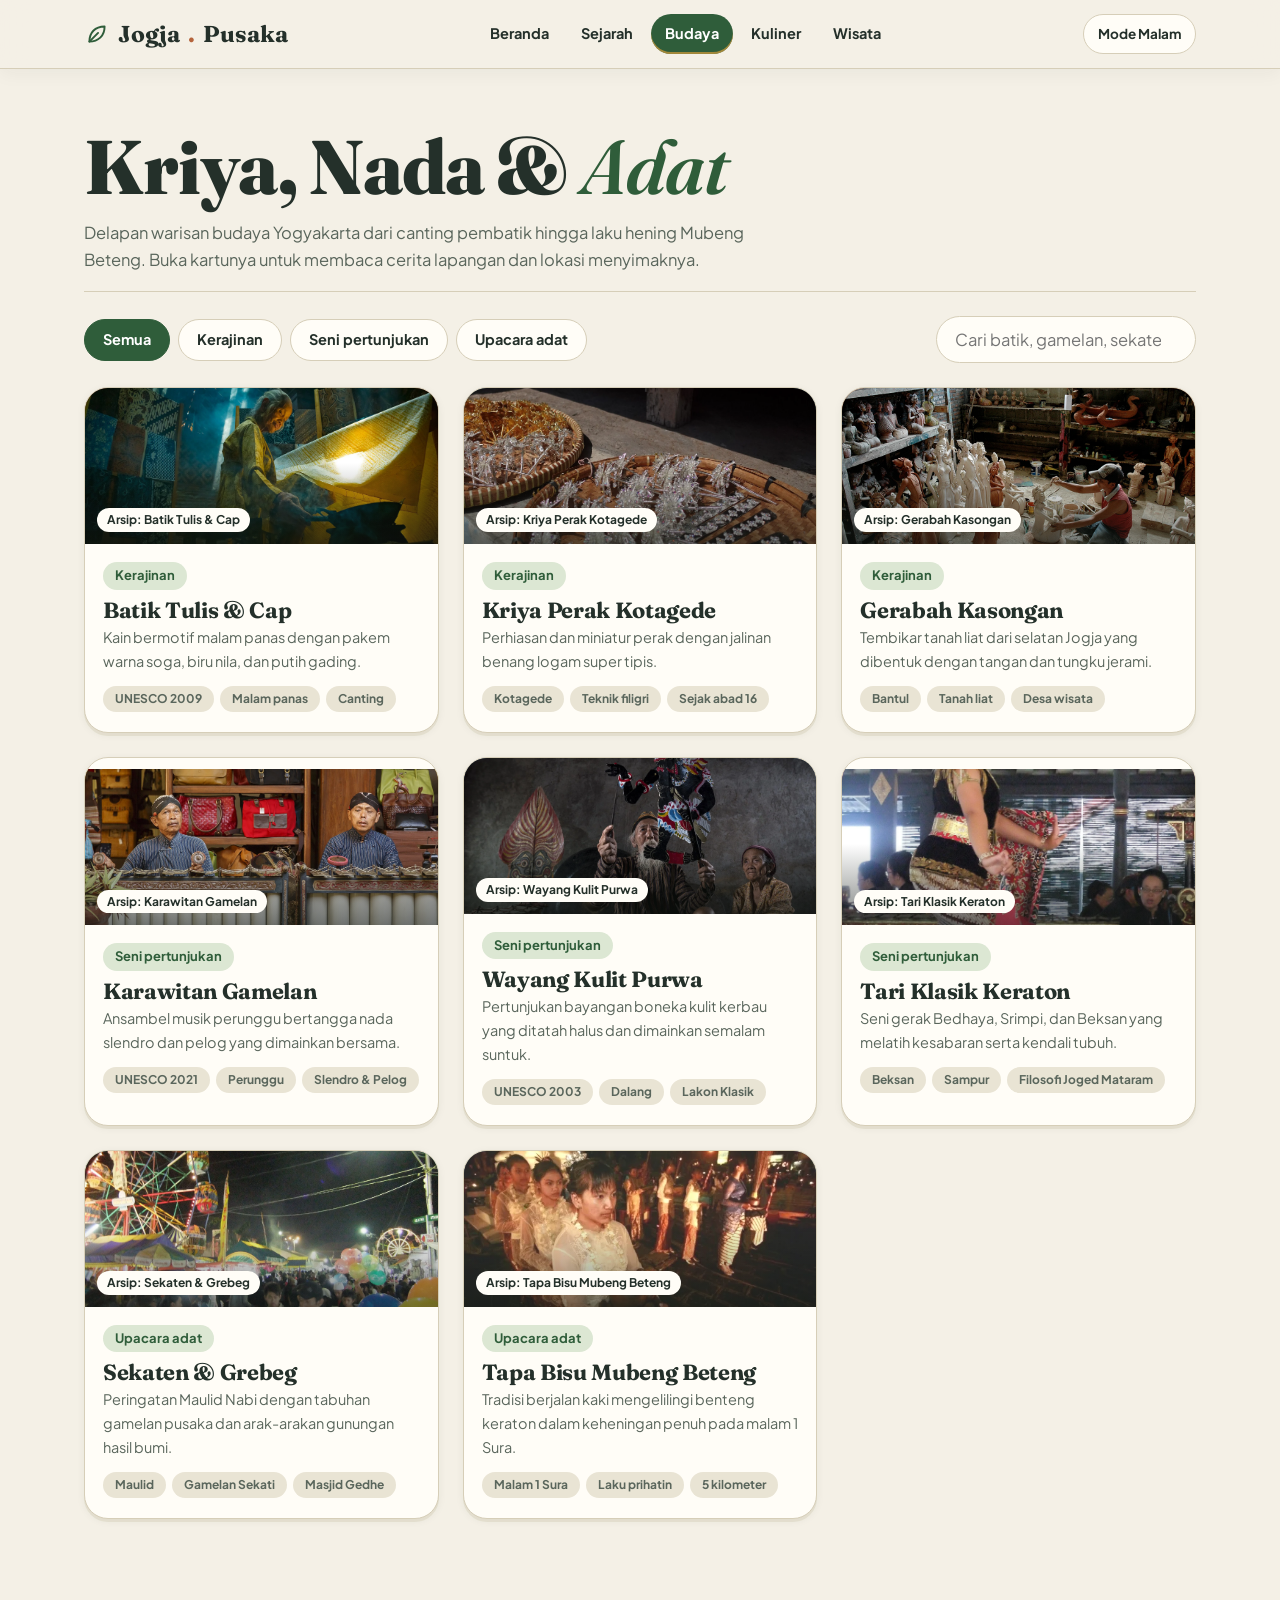
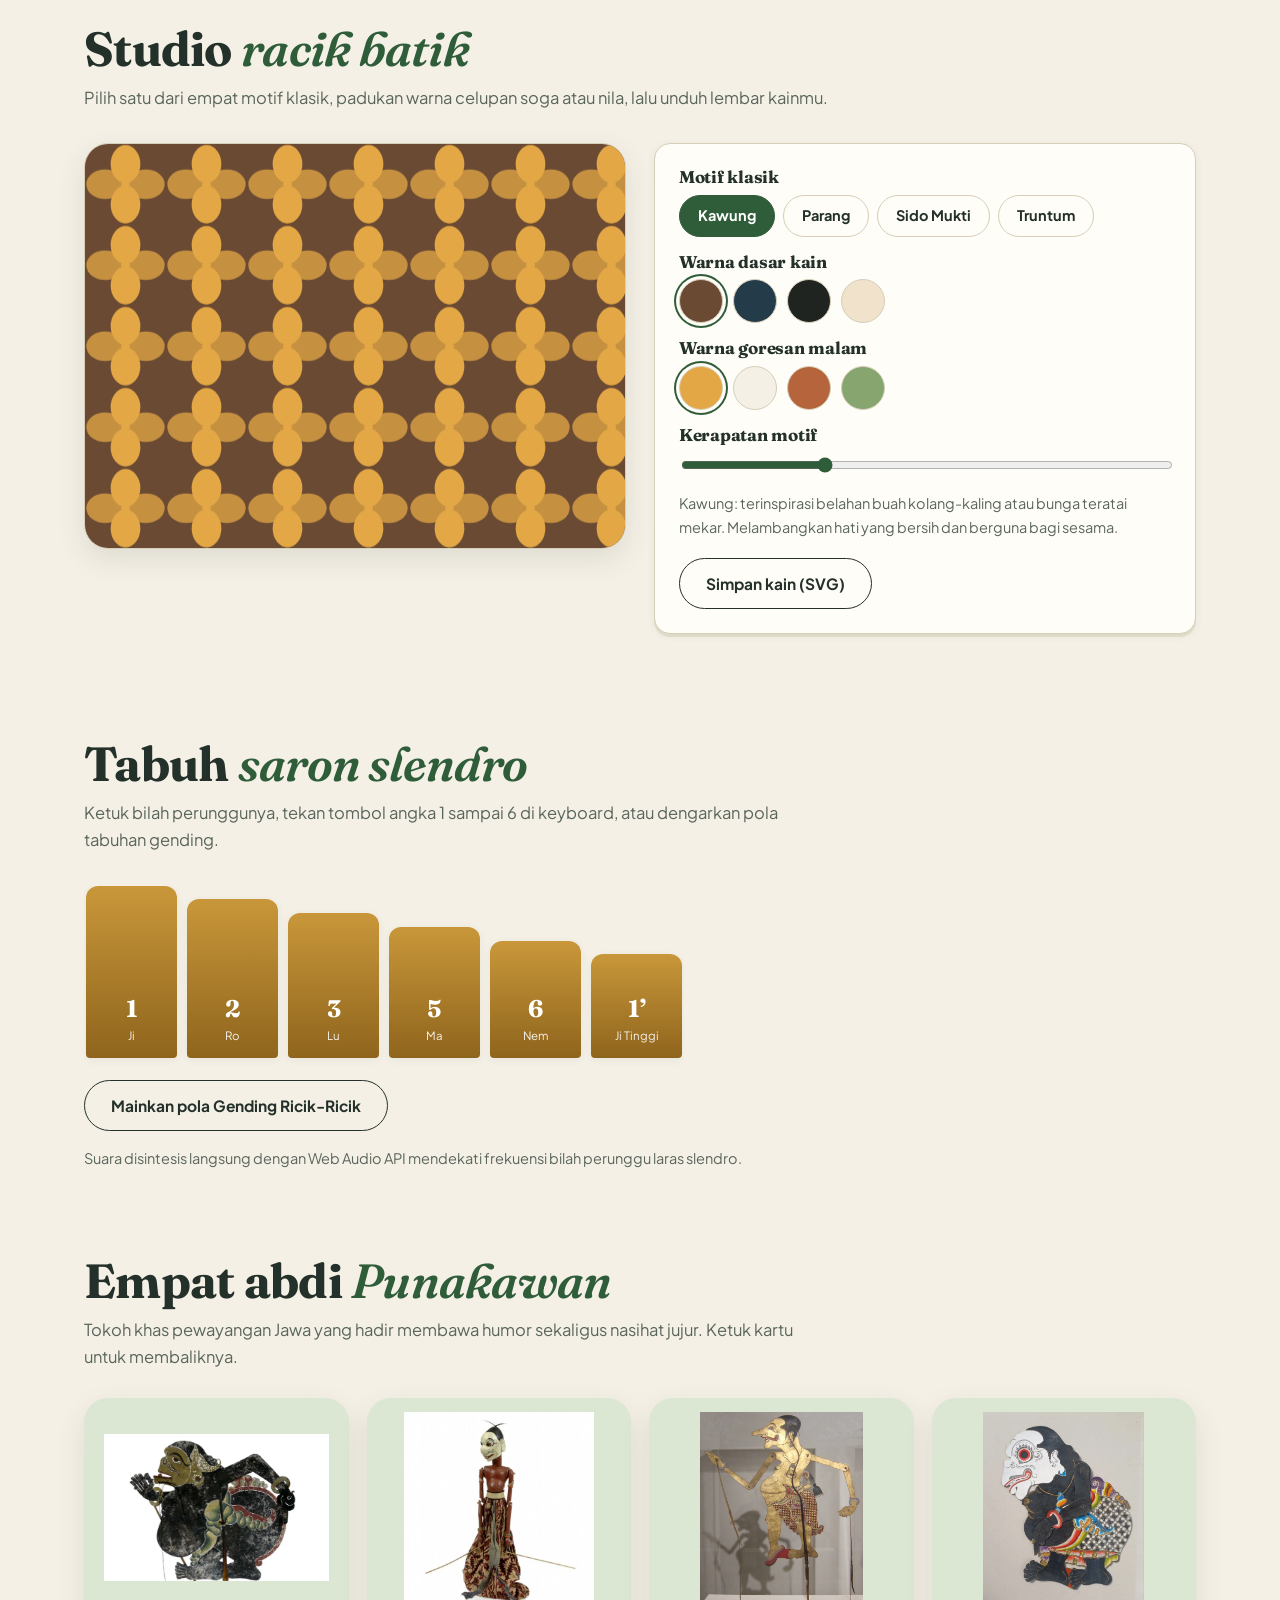
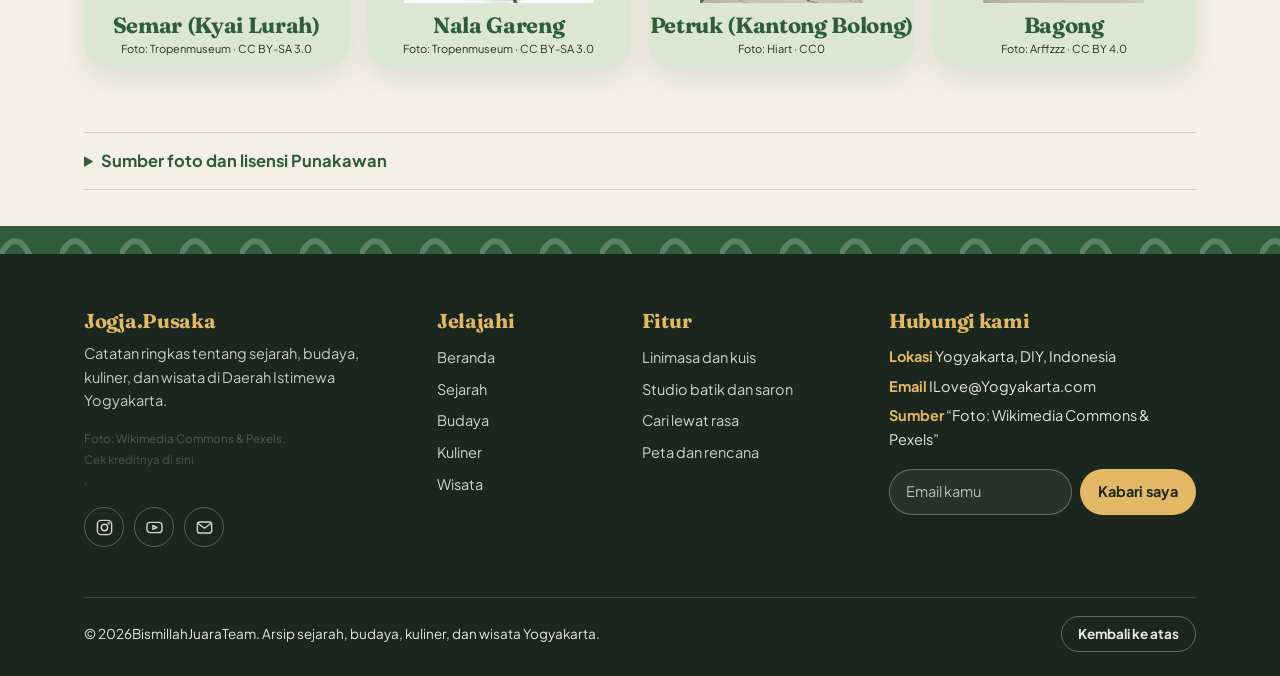
==== budaya.html @ 78529454 "First commit" ====
<!doctype html>
<html lang="id">
  <head>
    <meta charset="utf-8" />
    <meta name="viewport" content="width=device-width, initial-scale=1" />
    <title>Budaya | Jogja Pusaka</title>
    <meta name="description" content="Kerajinan, seni pertunjukan, dan upacara adat Yogyakarta." />
    <meta name="theme-color" content="#2f5d3a" />
    <link rel="icon" href="images/favicon.svg" type="image/svg+xml" />

    <link rel="preconnect" href="https://fonts.googleapis.com" />
    <link rel="preconnect" href="https://fonts.gstatic.com" crossorigin />
    <link
      rel="stylesheet"
      href="https://fonts.googleapis.com/css2?family=Fraunces:ital,opsz,wght@0,9..144,600;0,9..144,700;0,9..144,800;1,9..144,600&family=Plus+Jakarta+Sans:wght@400;500;700&display=swap"
    />
    <link rel="stylesheet" href="css/style.css" />

    <!-- Pasang tema sebelum halaman tampil supaya warnanya tidak berkedip -->
    <script>
      (function () {
        var theme = window.matchMedia("(prefers-color-scheme: dark)").matches ? "dark" : "light";
        try {
          theme = JSON.parse(localStorage.getItem("jp_theme")) || theme;
        } catch (error) {}
        document.documentElement.dataset.theme = theme;
      })();
    </script>
  </head>
  <body>
    <a class="lompat-ke-isi" href="#main">Langsung ke konten</a>
    <div class="garis-gulir" id="scroll-progress"></div>

    <header class="kepala-situs">
      <div class="pembungkus-isi">
        <a class="nama-situs" href="index.html">
          <svg viewBox="0 0 24 24" fill="none" stroke="currentColor" stroke-width="1.8"
            stroke-linecap="round" stroke-linejoin="round" aria-hidden="true">
            <path d="M5 19C5 11 10 5 19 5C19 14 13 19 5 19Z" />
            <path d="M5 19L13 11" />
          </svg>
          Jogja<span>.</span>Pusaka
        </a>

        <nav class="menu-situs" id="site-nav" aria-label="Menu utama">
          <a href="index.html">Beranda</a>
          <a href="sejarah.html">Sejarah</a>
          <a href="budaya.html" aria-current="page">Budaya</a>
          <a href="kuliner.html">Kuliner</a>
          <a href="wisata.html">Wisata<span class="angka-menu" id="plan-badge" hidden>0</span></a>
        </nav>

        <div class="kendali-kepala">
          <button class="tombol-tema" id="theme-toggle" type="button"
            aria-label="Ganti tema siang atau malam">Malam</button>
          <button class="tombol-menu" id="menu-toggle" type="button"
            aria-expanded="false" aria-controls="site-nav">Menu</button>
        </div>
      </div>
    </header>

    <main id="main" class="halaman">
      <div class="pembungkus-isi">
        <header class="kepala-halaman">
          <div>
            <h1>Kriya, Nada &amp; <em>Adat</em></h1>
            <p>
              Delapan warisan budaya Yogyakarta dari canting pembatik hingga laku hening Mubeng Beteng.
              Buka kartunya untuk membaca cerita lapangan dan lokasi menyimaknya.
            </p>
          </div>
        </header>

        <section aria-label="Katalog budaya">
          <div class="bilah-perkakas">
            <div class="saringan-topik" id="budaya-filter" role="group" aria-label="Saring kategori budaya"></div>
            <input class="kolom-pencarian" type="search" id="budaya-search"
              placeholder="Cari batik, gamelan, sekaten..." aria-label="Cari topik budaya" />
          </div>
          <div class="jajaran-catatan" id="budaya-grid"></div>
          <p class="pesan-tidak-ketemu" id="budaya-empty" hidden>Tidak ditemukan catatan budaya dengan kata kunci tersebut.</p>
        </section>

        <section aria-labelledby="studio-title">
          <div class="kepala-bagian muncul-saat-digulir">
            <h2 id="studio-title">Studio <em>racik batik</em></h2>
            <p>Pilih satu dari empat motif klasik, padukan warna celupan soga atau nila, lalu unduh lembar kainmu.</p>
          </div>
          <div class="ruang-batik muncul-saat-digulir">
            <div class="kain-batik" id="batik-canvas" role="img" aria-label="Pratinjau kain batik"></div>
            <div class="kotak-isi alat-batik">
              <h4>Motif klasik</h4>
              <div class="pilihan-lajur" id="motif-tabs"></div>

              <h4>Warna dasar kain</h4>
              <div class="bulatan-warna" id="fabric-colors"></div>

              <h4>Warna goresan malam</h4>
              <div class="bulatan-warna" id="motif-colors"></div>

              <h4><label for="motif-size">Kerapatan motif</label></h4>
              <input type="range" id="motif-size" min="60" max="200" value="100" />

              <p class="kisah-motif" id="batik-note" aria-live="polite"></p>
              <button class="tombol tombol-garis" id="batik-download" type="button">Simpan kain (SVG)</button>
            </div>
          </div>
        </section>

        <section aria-labelledby="saron-title">
          <div class="kepala-bagian muncul-saat-digulir">
            <h2 id="saron-title">Tabuh <em>saron slendro</em></h2>
            <p>Ketuk bilah perunggunya, tekan tombol angka 1 sampai 6 di keyboard, atau dengarkan pola tabuhan gending.</p>
          </div>
          <div class="bilah-saron" id="saron" role="group" aria-label="Bilah saron"></div>
          <div class="aksi-saron">
            <button class="tombol tombol-garis" id="saron-song" type="button">Mainkan pola Gending Ricik-Ricik</button>
          </div>
          <p class="catatan-kecil">
            Suara disintesis langsung dengan Web Audio API mendekati frekuensi bilah perunggu laras slendro.
          </p>
        </section>

        <section aria-labelledby="punakawan-title">
          <div class="kepala-bagian muncul-saat-digulir">
            <h2 id="punakawan-title">Empat abdi <em>Punakawan</em></h2>
            <p>Tokoh khas pewayangan Jawa yang hadir membawa humor sekaligus nasihat jujur. Ketuk kartu untuk membaliknya.</p>
          </div>
          <div class="jajaran-punakawan" id="punakawan"></div>
          <details class="kredit-foto">
            <summary>Sumber foto dan lisensi Punakawan</summary>
            <ul>
              <li>Semar — Tropenmuseum, <a href="https://commons.wikimedia.org/wiki/File:COLLECTIE_TROPENMUSEUM_Wajang_kulit_pop_voorstellende_Semar_TMnr_8-251.jpg" target="_blank" rel="noopener noreferrer">sumber foto</a>, <a href="https://creativecommons.org/licenses/by-sa/3.0/" target="_blank" rel="noopener noreferrer">CC BY-SA 3.0</a>.</li>
              <li>Nala Gareng — Tropenmuseum, <a href="https://commons.wikimedia.org/wiki/File:COLLECTIE_TROPENMUSEUM_Houten_wajangpop_voorstellende_Nala_Gareng_TMnr_8-76.jpg" target="_blank" rel="noopener noreferrer">sumber foto</a>, <a href="https://creativecommons.org/licenses/by-sa/3.0/" target="_blank" rel="noopener noreferrer">CC BY-SA 3.0</a>.</li>
              <li>Petruk — Hiart, <a href="https://commons.wikimedia.org/wiki/File:Wayang_Kulit_puppet_from_Indonesia,_Petruk,_second_son_of_Semar,_HMA.jpg" target="_blank" rel="noopener noreferrer">sumber foto</a>, <a href="https://creativecommons.org/publicdomain/zero/1.0/" target="_blank" rel="noopener noreferrer">CC0</a>.</li>
              <li>Bagong — Arffzzz, <a href="https://commons.wikimedia.org/wiki/File:Wayang_Bagong.jpg" target="_blank" rel="noopener noreferrer">sumber foto</a>, <a href="https://creativecommons.org/licenses/by/4.0/" target="_blank" rel="noopener noreferrer">CC BY 4.0</a>.</li>
            </ul>
          </details>
        </section>
      </div>
    </main>

    <!-- Dialog detail, isinya diisi oleh common.js -->
    <dialog class="jendela-cerita" id="detail-dialog" aria-labelledby="detail-title">
      <div class="sampul-jendela" id="detail-cover">
        <button class="tutup-jendela" id="detail-close" type="button">Tutup</button>
      </div>
      <div class="isi-jendela">
        <span class="label-kecil" id="detail-category"></span>
        <h3 id="detail-title"></h3>
        <p id="detail-description"></p>
        <ul id="detail-facts"></ul>
        <div class="daftar-label" id="detail-tags"></div>
        <div class="ukuran-rasa" id="detail-taste"></div>
        <p><strong id="detail-place-label"></strong> <span id="detail-place"></span></p>
        <button class="tombol" id="detail-plan-button" type="button" hidden>Tambah ke rencana</button>
      </div>
    </dialog>

    <div class="pita-bawah" aria-hidden="true"></div>

    <footer class="kaki-situs">
      <div class="pembungkus-isi">
        <div class="susunan-bawah">
          <div class="tentang-situs">
            <h3>Jogja.Pusaka</h3>
            <p>
              Catatan ringkas tentang sejarah, budaya, kuliner, dan wisata di
              Daerah Istimewa Yogyakarta.
            </p>
            <p class="kredit-foto-ringkas">Foto: Wikimedia Commons &amp; Pexels. <a href="images/README.txt">Cek kreditnya di sini</a>.</p>
            <div class="akun-sosial">
              <a href="#" data-soon aria-label="Instagram">
                <svg viewBox="0 0 24 24">
                  <rect x="3" y="3" width="18" height="18" rx="5" />
                  <circle cx="12" cy="12" r="4" />
                  <circle cx="17.3" cy="6.7" r=".6" />
                </svg>
              </a>
              <a href="#" data-soon aria-label="YouTube">
                <svg viewBox="0 0 24 24">
                  <rect x="2.5" y="5.5" width="19" height="13" rx="4" />
                  <path d="M10 9.5L15 12L10 14.5Z" />
                </svg>
              </a>
              <a href="#" data-soon aria-label="Email">
                <svg viewBox="0 0 24 24">
                  <rect x="3" y="5" width="18" height="14" rx="3" />
                  <path d="M4 7L12 13L20 7" />
                </svg>
              </a>
            </div>
          </div>

          <div>
            <h3>Jelajahi</h3>
            <a href="index.html">Beranda</a>
            <a href="sejarah.html">Sejarah</a>
            <a href="budaya.html">Budaya</a>
            <a href="kuliner.html">Kuliner</a>
            <a href="wisata.html">Wisata</a>
          </div>

          <div>
            <h3>Fitur</h3>
            <a href="sejarah.html#timeline">Linimasa dan kuis</a>
            <a href="budaya.html#studio-title">Studio batik dan saron</a>
            <a href="kuliner.html#taste-title">Cari lewat rasa</a>
            <a href="wisata.html#map-title">Peta dan rencana</a>
          </div>

          <div class="kontak-situs">
            <h3>Hubungi kami</h3>
            <ul class="daftar-kontak">
              <li><strong>Lokasi</strong> Yogyakarta, DIY, Indonesia</li>
              <li><strong>Email</strong> ILove@Yogyakarta.com</li>
              <li><strong>Sumber</strong> “Foto: Wikimedia Commons & Pexels”</li>
            </ul>
            <form class="form-kabar" id="newsletter-form" novalidate>
              <input type="email" id="newsletter-email" placeholder="Email kamu"
                aria-label="Email untuk kabar terbaru" />
              <button type="submit">Kabari saya</button>
            </form>
            <p class="pesan-kabar" id="newsletter-message" aria-live="polite"></p>
          </div>
        </div>

        <div class="catatan-paling-bawah">
          <span>© 2026BismillahJuaraTeam. Arsip sejarah, budaya, kuliner, dan wisata Yogyakarta.</span>
          <button type="button" id="back-to-top">Kembali ke atas</button>
        </div>
      </div>
    </footer>

    <script src="js/data.js"></script>
    <script src="js/common.js"></script>
    <script src="js/budaya.js"></script>
  </body>
</html>
---- css/style.css ----
/* Jogja Pusaka — style.css
   Gaya visual: catatan lapangan bertema natural (kertas krem, hijau daun, kayu soga, dan tanah liat). */

:root {
  --color-bg: #f4f0e6;
  --color-surface: #fffdf7;
  --color-surface-alt: #e9e4d4;
  --color-text: #24302a;
  --color-muted: #5a665c;
  --color-line: #d6ceb8;
  --color-primary: #2f5d3a;
  --color-primary-soft: #dce7d3;
  --color-on-primary: #ffffff;
  --color-accent: #b5643c;
  --color-gold: #c9973a;
  --color-wood: #6b4a33;

  --scene-sky: #f3e7c9;
  --scene-sun: #e3a845;
  --scene-mountain: #5f7f55;
  --scene-hill: #87a56e;
  --scene-ground: #6b4a33;
  --scene-tree: #3f6b45;
  --scene-stars: 0;
  --scene-clouds: 1;
  --scene-wayang: 0;

  --font-display: "Fraunces", Georgia, serif;
  --font-body: "Plus Jakarta Sans", system-ui, sans-serif;

  --radius: 16px;
  --radius-lg: 24px;
  --radius-pill: 999px;
  --shadow-sm: 0 2px 8px rgba(36, 48, 42, 0.06);
  --shadow-md: 0 10px 28px rgba(36, 48, 42, 0.1);
  --shadow-lg: 0 18px 40px rgba(36, 48, 42, 0.16);

  --header-height: 68px;
  --container: 1160px;

  --pattern-kawung: url("data:image/svg+xml,%3Csvg xmlns='http://www.w3.org/2000/svg' width='60' height='60'%3E%3Cg fill='%23fff' fill-opacity='.2'%3E%3Cellipse cx='30' cy='15' rx='9' ry='13'/%3E%3Cellipse cx='30' cy='45' rx='9' ry='13'/%3E%3Cellipse cx='15' cy='30' rx='13' ry='9'/%3E%3Cellipse cx='45' cy='30' rx='13' ry='9'/%3E%3C/g%3E%3C/svg%3E");
  --pattern-parang: url("data:image/svg+xml,%3Csvg xmlns='http://www.w3.org/2000/svg' width='60' height='60'%3E%3Cpath d='M0 30Q15 0 30 30T60 30' stroke='%23fff' stroke-opacity='.22' stroke-width='6' fill='none'/%3E%3C/svg%3E");
  --pattern-ceplok: url("data:image/svg+xml,%3Csvg xmlns='http://www.w3.org/2000/svg' width='60' height='60'%3E%3Cpath d='M30 6L54 30L30 54L6 30Z' fill='none' stroke='%23fff' stroke-opacity='.24' stroke-width='3'/%3E%3Ccircle cx='30' cy='30' r='5' fill='%23fff' fill-opacity='.24'/%3E%3C/svg%3E");
  --pattern-daun: url("data:image/svg+xml,%3Csvg xmlns='http://www.w3.org/2000/svg' width='60' height='60'%3E%3Cg fill='none' stroke='%23fff' stroke-opacity='.24' stroke-width='2'%3E%3Cpath d='M30 8C42 18 42 38 30 52C18 38 18 18 30 8Z'/%3E%3Cpath d='M30 14V48'/%3E%3C/g%3E%3C/svg%3E");
}

:root[data-theme="dark"] {
  --color-bg: #111813;
  --color-surface: #1a231d;
  --color-surface-alt: #233026;
  --color-text: #e9e6da;
  --color-muted: #a8b3a6;
  --color-line: #2f3d33;
  --color-primary: #8dbb86;
  --color-primary-soft: #26382a;
  --color-on-primary: #10180f;
  --color-accent: #d98a5f;
  --color-gold: #e2b865;
  --color-wood: #c9a27e;

  --scene-sky: #18233a;
  --scene-sun: #eee6cc;
  --scene-mountain: #23392e;
  --scene-hill: #2c4a38;
  --scene-ground: #2e2218;
  --scene-tree: #1d3327;
  --scene-stars: 1;
  --scene-clouds: 0.15;
  --scene-wayang: 1;

  --shadow-sm: 0 2px 8px rgba(0, 0, 0, 0.25);
  --shadow-md: 0 10px 28px rgba(0, 0, 0, 0.35);
  --shadow-lg: 0 18px 40px rgba(0, 0, 0, 0.45);
}

/* Aturan dasar & tipografi */

*,
*::before,
*::after {
  box-sizing: border-box;
}

html {
  scroll-behavior: smooth;
  scroll-padding-top: var(--header-height);
}

body {
  margin: 0;
  min-height: 100vh;
  background: var(--color-bg);
  color: var(--color-text);
  font: 400 16.5px/1.65 var(--font-body);
  transition: background-color 0.4s, color 0.4s;
}

h1,
h2,
h3,
h4 {
  margin: 0;
  font-family: var(--font-display);
  font-weight: 700;
  line-height: 1.1;
  letter-spacing: -0.015em;
}

em {
  font-style: italic;
  font-weight: 600;
  color: var(--color-primary);
}

a {
  color: inherit;
}

img,
svg {
  display: block;
  max-width: 100%;
}

button,
input {
  font: inherit;
  color: inherit;
}

button {
  cursor: pointer;
}

:focus-visible {
  outline: 3px solid var(--color-accent);
  outline-offset: 3px;
  box-shadow: 0 0 0 5px color-mix(in srgb, var(--color-surface) 85%, transparent);
}

button,
a,
input {
  touch-action: manipulation;
}

.pembungkus-isi {
  max-width: var(--container);
  margin: 0 auto;
  padding: 0 24px;
}

.lompat-ke-isi {
  position: absolute;
  top: -100px;
  left: 16px;
  z-index: 100;
  padding: 10px 18px;
  border-radius: var(--radius-pill);
  background: var(--color-primary);
  color: var(--color-on-primary);
  font-weight: 700;
  text-decoration: none;
}

.lompat-ke-isi:focus {
  top: 12px;
}

.garis-gulir {
  position: fixed;
  top: 0;
  left: 0;
  z-index: 60;
  width: 0;
  height: 3px;
  background: linear-gradient(90deg, var(--color-primary), var(--color-gold));
}

.muncul-saat-digulir {
  opacity: 0;
  transform: translateY(24px);
  transition: opacity 0.7s ease, transform 0.7s ease;
}

.muncul-saat-digulir.sudah-kelihatan {
  opacity: 1;
  transform: none;
}

.halaman {
  animation: page-in 0.5s ease;
}

@keyframes page-in {
  from {
    opacity: 0;
    transform: translateY(10px);
  }
}

@keyframes drift {
  to {
    background-position: 120px 60px;
  }
}

@keyframes slide-in {
  from {
    opacity: 0;
    transform: translateX(24px);
  }
}

/* Komponen tombol, label tag, dan kotak panel */

.tombol {
  display: inline-flex;
  align-items: center;
  gap: 8px;
  padding: 12px 26px;
  border: 1px solid transparent;
  border-radius: var(--radius-pill);
  background: var(--color-primary);
  color: var(--color-on-primary);
  font-weight: 700;
  font-size: 15.5px;
  text-decoration: none;
  box-shadow: var(--shadow-sm);
  transition: transform 0.2s ease, box-shadow 0.2s ease, background-color 0.2s ease;
}

.tombol:active {
  transform: translateY(1px) scale(0.985);
}

@media (hover: hover) and (pointer: fine) {
  .tombol:hover {
    transform: translateY(-2px);
    box-shadow: var(--shadow-md);
  }
}

.tombol:disabled {
  opacity: 0.6;
  transform: none;
  cursor: not-allowed;
}

.tombol-garis {
  background: transparent;
  border-color: var(--color-text);
  color: var(--color-text);
  box-shadow: none;
}

.tombol-garis:hover {
  background: var(--color-surface);
}

.tombol-terang {
  background: #fff;
  color: #24302a;
}

.label-kecil {
  display: inline-block;
  padding: 3px 12px;
  border-radius: var(--radius-pill);
  background: var(--color-primary-soft);
  color: var(--color-primary);
  font-size: 13px;
  font-weight: 700;
}

.daftar-label {
  display: flex;
  flex-wrap: wrap;
  gap: 6px;
}

.daftar-label .label-kecil {
  background: var(--color-surface-alt);
  color: var(--color-muted);
  font-size: 12px;
}

.pilihan-lajur,
.saringan-topik {
  display: flex;
  flex-wrap: wrap;
  gap: 8px;
}

.pilihan-lajur {
  margin: 20px 0;
}

.pilihan-lajur button,
.saringan-topik button {
  min-height: 42px;
  padding: 7px 18px;
  border: 1px solid var(--color-line);
  border-radius: var(--radius-pill);
  background: var(--color-surface);
  font-size: 14.5px;
  font-weight: 700;
  transition: background-color 0.2s, border-color 0.2s;
}

.pilihan-lajur button:hover,
.saringan-topik button:hover {
  border-color: var(--color-primary);
}

.pilihan-lajur button[aria-selected="true"],
.saringan-topik button[aria-pressed="true"] {
  background: var(--color-primary);
  border-color: var(--color-primary);
  color: var(--color-on-primary);
}

.kotak-isi {
  padding: 24px;
  border: 1px solid var(--color-line);
  border-radius: var(--radius);
  background: var(--color-surface);
  box-shadow: 0 3px 0 color-mix(in srgb, var(--color-line) 55%, transparent),
    var(--shadow-sm);
}

.kepala-bagian {
  padding: 64px 0 8px;
}

.kepala-bagian h2 {
  font-size: clamp(30px, 4.6vw, 48px);
}

.kepala-bagian p {
  max-width: 62ch;
  margin: 8px 0 0;
  color: var(--color-muted);
}

.catatan-kecil {
  margin: 0 0 20px;
  color: var(--color-muted);
  font-size: 14.5px;
}

/* Header & Navigasi */

.kepala-situs {
  position: sticky;
  top: 0;
  z-index: 50;
  border-bottom: 1px solid var(--color-line);
  background: color-mix(in srgb, var(--color-bg) 94%, transparent);
  backdrop-filter: blur(14px);
  box-shadow: 0 4px 18px color-mix(in srgb, var(--color-text) 5%, transparent);
}

.kepala-situs .pembungkus-isi {
  display: flex;
  align-items: center;
  justify-content: space-between;
  gap: 12px;
  height: var(--header-height);
}

.nama-situs {
  display: flex;
  align-items: center;
  gap: 8px;
  font: 700 23px var(--font-display);
  text-decoration: none;
  white-space: nowrap;
}

.nama-situs svg {
  width: 26px;
  height: 26px;
  color: var(--color-primary);
}

.nama-situs span {
  color: var(--color-accent);
}

.menu-situs {
  display: flex;
  gap: 4px;
}

.menu-situs a {
  position: relative;
  padding: 8px 14px;
  border-radius: var(--radius-pill);
  font-size: 14.5px;
  font-weight: 700;
  text-decoration: none;
  white-space: nowrap;
  transition: background-color 0.2s;
}

.menu-situs a:hover {
  background: var(--color-surface-alt);
}

.menu-situs a[aria-current="page"] {
  background: var(--color-primary);
  color: var(--color-on-primary);
  box-shadow: inset 0 -2px 0 color-mix(in srgb, var(--color-gold) 75%, transparent);
}

.angka-menu {
  display: inline-grid;
  place-items: center;
  min-width: 19px;
  height: 19px;
  margin-left: 6px;
  padding: 0 5px;
  border-radius: var(--radius-pill);
  background: var(--color-accent);
  color: #fff;
  font-size: 11.5px;
}

.angka-menu[hidden] {
  display: none;
}

.kendali-kepala {
  display: flex;
  align-items: center;
  gap: 8px;
}

.tombol-tema,
.tombol-menu {
  min-height: 40px;
  padding: 7px 14px;
  border: 1px solid var(--color-line);
  border-radius: var(--radius-pill);
  background: var(--color-surface);
  font-size: 13.5px;
  font-weight: 700;
  white-space: nowrap;
  transition: background-color 0.2s;
}

.tombol-tema:hover,
.tombol-menu:hover {
  background: var(--color-primary-soft);
}

.tombol-menu {
  display: none;
}

/* Halaman Beranda & Hero Interaktif */

.pembuka-utama {
  position: relative;
  overflow: hidden;
  border-bottom: 1px solid var(--color-line);
  background: var(--scene-sky);
  transition: background-color 0.6s;
}

.corak-pembuka {
  position: absolute;
  inset: -60px;
  background: var(--pattern-daun);
  background-size: 60px;
  opacity: 0.55;
  mix-blend-mode: overlay;
  animation: drift 50s linear infinite;
}

.susunan-pembuka {
  position: relative;
  display: grid;
  grid-template-columns: 1fr 1.05fr;
  align-items: center;
  gap: 40px;
  padding-top: 56px;
  padding-bottom: 56px;
}

.tulisan-pembuka {
  display: inline-block;
  padding: 5px 14px;
  border-radius: var(--radius-pill);
  background: var(--color-primary);
  color: var(--color-on-primary);
  font-size: 12.5px;
  font-weight: 700;
  letter-spacing: 0.08em;
}

.pembuka-utama h1 {
  margin: 16px 0 12px;
  font-size: clamp(50px, 8.6vw, 98px);
  font-weight: 800;
  line-height: 0.96;
}

.pengantar-pembuka {
  max-width: 42ch;
  margin: 0 0 14px;
  font-size: 18px;
}

.kabar-sekarang {
  max-width: 42ch;
  margin: 0 0 20px;
  padding: 10px 14px;
  border-left: 3px solid var(--color-primary);
  border-radius: 0 10px 10px 0;
  background: color-mix(in srgb, var(--color-surface) 82%, transparent);
  font-size: 14px;
  font-style: italic;
}

.label-pembuka {
  display: flex;
  flex-wrap: wrap;
  gap: 8px;
  margin-bottom: 24px;
}

.label-pembuka .label-kecil {
  background: var(--color-surface);
  color: var(--color-text);
}

.aksi-pembuka {
  display: flex;
  flex-wrap: wrap;
  gap: 12px;
}

.gambar-pembuka {
  display: flex;
  flex-direction: column;
  gap: 12px;
}

.gambar-suasana-jogja {
  position: relative;
  overflow: hidden;
  aspect-ratio: 600 / 440;
  border: 1px solid var(--color-line);
  border-radius: 220px 220px var(--radius) var(--radius);
  background: var(--scene-sky);
  box-shadow: var(--shadow-lg);
}

.foto-suasana-jogja {
  position: absolute;
  inset: 0;
  width: 100%;
  height: 100%;
  object-fit: cover;
  object-position: center 62%;
  transition: filter 0.6s ease, transform 0.25s ease-out;
}

#hero-scene[data-suasana="fajar"] .foto-suasana-jogja {
  filter: brightness(0.9) sepia(0.14);
}

#hero-scene[data-suasana="siang"] .foto-suasana-jogja {
  filter: brightness(1.08) saturate(0.95);
}

#hero-scene[data-suasana="senja"] .foto-suasana-jogja {
  filter: brightness(0.82) sepia(0.26) saturate(1.15);
}

#hero-scene[data-suasana="malam"] .foto-suasana-jogja {
  filter: brightness(0.72) saturate(0.82);
}

.bilah-langit {
  display: flex;
  flex-wrap: wrap;
  align-items: center;
  justify-content: space-between;
  gap: 10px;
  padding: 10px 14px;
  border: 1px solid var(--color-line);
  border-radius: var(--radius);
  background: color-mix(in srgb, var(--color-surface) 90%, transparent);
}

.bilah-langit .saringan-topik button {
  padding: 5px 12px;
  font-size: 13px;
}

.catatan-langit {
  margin: 0;
  color: var(--color-muted);
  font-size: 13px;
}

.pita-kalimat {
  overflow: hidden;
  padding: 14px 0;
  background: var(--color-primary);
  color: var(--color-on-primary);
  font: 600 20px var(--font-display);
  white-space: nowrap;
}

.tulisan-berjalan {
  display: inline-block;
  animation: marquee 42s linear infinite;
}

.tulisan-berjalan span {
  margin: 0 20px;
  color: var(--color-gold);
}

@keyframes marquee {
  to { transform: translateX(-50%); }
}

.deret-pintu {
  display: grid;
  grid-template-columns: repeat(4, 1fr);
  gap: 18px;
  padding: 30px 0 8px;
}

.pintu-topik {
  position: relative;
  display: flex;
  flex-direction: column;
  justify-content: flex-end;
  overflow: hidden;
  min-height: 240px;
  padding: 22px;
  border-radius: var(--radius-lg);
  background: var(--cover-color);
  color: #fff;
  text-decoration: none;
  box-shadow: var(--shadow-md);
  transition: transform 0.25s ease, box-shadow 0.25s ease;
}

.pintu-topik::before {
  content: "";
  position: absolute;
  z-index: 1;
  inset: 0;
  background: linear-gradient(
    180deg,
    rgba(14, 24, 19, 0.1) 0%,
    rgba(14, 24, 19, 0.18) 35%,
    rgba(14, 24, 19, 0.82) 100%
  );
  pointer-events: none;
}

.foto-pintu {
  position: absolute;
  inset: 0;
  width: 100%;
  height: 100%;
  object-fit: cover;
  transition: transform 0.4s ease;
}

@media (hover: hover) and (pointer: fine) {
  .pintu-topik:hover .foto-pintu {
    transform: scale(1.045);
  }
}

@media (hover: hover) and (pointer: fine) {
  .pintu-topik:hover {
    transform: translateY(-4px);
    box-shadow: var(--shadow-lg);
  }
}

.pintu-topik:active {
  transform: scale(0.99);
}

.pintu-topik > * {
  position: relative;
  z-index: 2;
}

.nomor-pintu {
  position: absolute;
  top: 16px;
  right: 20px;
  font: 800 40px var(--font-display);
  opacity: 0.45;
}

.pintu-topik small {
  font-weight: 700;
  opacity: 0.9;
}

.pintu-topik h3 {
  margin: 2px 0 6px;
  font-size: 32px;
}

.pintu-topik p {
  margin: 0;
  font-size: 14.5px;
}

.angka-statistik {
  display: grid;
  grid-template-columns: repeat(4, 1fr);
  gap: 16px;
  padding: 34px 0 6px;
}

.angka-sorotan {
  padding: 24px 12px;
  border: 1px solid var(--color-line);
  border-radius: var(--radius);
  background: var(--color-surface);
  text-align: center;
  box-shadow: 0 3px 0 color-mix(in srgb, var(--color-line) 45%, transparent);
}

.angka-sorotan strong {
  display: block;
  color: var(--color-primary);
  font: 800 46px/1.05 var(--font-display);
}

.angka-sorotan span {
  color: var(--color-muted);
  font-size: 14px;
}

.sorotan-bergilir {
  position: relative;
  display: flex;
  align-items: center;
  overflow: hidden;
  min-height: 310px;
  margin-top: 24px;
  border-radius: var(--radius-lg);
  background: var(--cover-color, var(--color-primary));
  color: #fff;
  box-shadow: var(--shadow-md);
  transition: background-color 0.7s;
}

.sorotan-bergilir::after {
  content: "";
  position: absolute;
  z-index: 0;
  inset: 0;
  background: linear-gradient(
    90deg,
    rgba(17, 25, 21, 0.84) 0%,
    rgba(17, 25, 21, 0.7) 42%,
    rgba(17, 25, 21, 0.14) 100%
  );
  pointer-events: none;
}

.foto-sorotan {
  position: absolute;
  inset: 0;
  width: 100%;
  height: 100%;
  object-fit: cover;
  object-position: center 45%;
}

.isi-sorotan {
  position: relative;
  z-index: 1;
  width: 100%;
  min-width: 0;
  max-width: 640px;
  padding: 44px;
  animation: slide-in 0.6s ease;
}

.isi-sorotan .label-kecil {
  background: #fff;
  color: #24302a;
}

.isi-sorotan h3 {
  margin: 10px 0;
  font-size: clamp(32px, 4.6vw, 48px);
}

.isi-sorotan p {
  margin: 0 0 20px;
  font-size: 17px;
}

.kendali-sorotan {
  display: flex;
  align-items: center;
  gap: 10px;
  margin: 18px 0 20px;
}

.panah-sorotan {
  width: 44px;
  height: 44px;
  border: 1px solid var(--color-line);
  border-radius: 50%;
  background: var(--color-surface);
  font-size: 18px;
  transition: background-color 0.2s;
}

.panah-sorotan:hover {
  background: var(--color-primary-soft);
}

.titik-sorotan {
  display: flex;
  align-items: center;
  gap: 8px;
  margin-left: 8px;
}

.titik-sorotan button {
  width: 24px;
  height: 24px;
  padding: 6px;
  border: 0;
  border-radius: var(--radius-pill);
  background: transparent;
  transition: background-color 0.3s;
}

.titik-sorotan button::before {
  content: "";
  display: block;
  width: 12px;
  height: 12px;
  border-radius: var(--radius-pill);
  background: var(--color-line);
  transition: width 0.3s, background-color 0.3s;
}

.titik-sorotan button[aria-current="true"] {
  background: transparent;
}

.titik-sorotan button[aria-current="true"]::before {
  width: 24px;
  background: var(--color-primary);
}

.rencana-sehari {
  display: grid;
  grid-template-columns: repeat(3, 1fr);
  gap: 16px;
  margin-bottom: 56px;
}

.tempat-singgah {
  padding: 20px;
  border: 1px solid var(--color-line);
  border-radius: var(--radius);
  background: var(--color-surface);
  animation: slide-in 0.5s backwards;
}

.tempat-singgah:nth-child(2) { animation-delay: 0.1s; }
.tempat-singgah:nth-child(3) { animation-delay: 0.2s; }

.tempat-singgah h4 {
  margin: 8px 0 4px;
  font-size: 20px;
}

.tempat-singgah p {
  margin: 0;
  color: var(--color-muted);
  font-size: 14.5px;
}

/* Katalog Kartu, Filter & Dialog Detail */

.kepala-halaman {
  display: flex;
  flex-wrap: wrap;
  align-items: end;
  justify-content: space-between;
  gap: 20px;
  padding: 56px 0 18px;
  border-bottom: 1px solid var(--color-line);
}

.kepala-halaman h1 {
  font-size: clamp(40px, 7vw, 76px);
  font-weight: 800;
}

.kepala-halaman p {
  max-width: 58ch;
  margin: 10px 0 0;
  color: var(--color-muted);
}

.lencana-tahun {
  padding: 14px 26px;
  border-radius: var(--radius);
  background: var(--color-primary);
  color: var(--color-on-primary);
  text-align: center;
  box-shadow: var(--shadow-md);
}

.lencana-tahun strong {
  display: block;
  font: 800 50px/1 var(--font-display);
}

.lencana-tahun span {
  font-size: 13.5px;
}

.bilah-perkakas {
  display: flex;
  flex-wrap: wrap;
  align-items: center;
  gap: 12px;
  margin: 24px 0;
}

.kolom-pencarian {
  width: 100%;
  max-width: 260px;
  min-height: 46px;
  margin-left: auto;
  padding: 9px 18px;
  border: 1px solid var(--color-line);
  border-radius: var(--radius-pill);
  background: var(--color-surface);
}

.kolom-pencarian:focus {
  border-color: var(--color-primary);
  outline: 3px solid color-mix(in srgb, var(--color-primary) 22%, transparent);
  outline-offset: 1px;
}

.jajaran-catatan {
  display: grid;
  grid-template-columns: repeat(auto-fill, minmax(min(100%, 265px), 1fr));
  gap: 24px;
  padding-bottom: 40px;
}

.kartu-catatan {
  display: block;
  overflow: hidden;
  padding: 0;
  border: 1px solid var(--color-line);
  border-radius: var(--radius-lg);
  background: var(--color-surface);
  text-align: left;
  box-shadow: 0 3px 0 color-mix(in srgb, var(--color-line) 45%, transparent),
    var(--shadow-sm);
}

.kartu-catatan.muncul-saat-digulir {
  transition: opacity 0.7s, transform 0.7s, box-shadow 0.25s ease,
    border-color 0.2s ease;
}

@media (hover: hover) and (pointer: fine) {
  .kartu-catatan.sudah-kelihatan:hover {
    transform: translateY(-4px);
    border-color: color-mix(in srgb, var(--color-primary) 50%, var(--color-line));
    box-shadow: var(--shadow-lg);
    transition-delay: 0s;
  }
}

.kartu-catatan:active {
  transform: scale(0.99);
}

.sampul-catatan {
  position: relative;
  overflow: hidden;
  height: clamp(112px, 17vw, 156px);
  background: var(--cover-color);
}

.foto-arsip {
  position: absolute;
  inset: 0;
  width: 100%;
  height: 100%;
  object-fit: cover;
  transition: transform 0.45s ease;
}

.sampul-catatan.ada-foto::after {
  inset: 0;
  background: linear-gradient(180deg, transparent 48%, rgba(19, 25, 20, 0.55));
  animation: none;
}

@media (hover: hover) and (pointer: fine) {
  .kartu-catatan:hover .foto-arsip {
    transform: scale(1.035);
  }
}

.sampul-catatan::after {
  content: "";
  position: absolute;
  inset: -60px;
  background: var(--cover-pattern);
  background-size: 60px;
  animation: drift 22s linear infinite;
}

.sampul-catatan span {
  position: absolute;
  left: 12px;
  bottom: 12px;
  z-index: 1;
  padding: 2px 10px;
  border-radius: var(--radius-pill);
  background: var(--color-surface);
  font-size: 12px;
  font-weight: 700;
}

.cap-sudah-dibaca {
  position: absolute;
  top: 10px;
  right: 10px;
  z-index: 1;
  padding: 2px 10px;
  border: 1px dashed currentColor;
  border-radius: var(--radius-pill);
  background: rgba(255, 253, 247, 0.92);
  color: #2f5d3a;
  font-style: normal;
  font-size: 11.5px;
  font-weight: 700;
  transform: rotate(3deg);
}

.isi-catatan {
  padding: 16px 18px 20px;
}

.isi-catatan h3 {
  margin: 8px 0 4px;
  font-size: 22px;
}

.isi-catatan p {
  margin: 0 0 12px;
  color: var(--color-muted);
  font-size: 14.5px;
}

.kredit-foto-ringkas {
  display: block;
  margin: -4px 0 12px;
  color: var(--color-muted);
  font-size: 11.5px;
  line-height: 1.45;
}

.kredit-foto {
  margin: 0 0 36px;
  border-top: 1px solid var(--color-line);
  border-bottom: 1px solid var(--color-line);
}

.kredit-foto summary {
  width: fit-content;
  padding: 14px 0;
  color: var(--color-primary);
  font-weight: 700;
  cursor: pointer;
}

.kredit-foto p {
  max-width: 68ch;
  margin: 0 0 10px;
  color: var(--color-muted);
  font-size: 14px;
}

.kredit-foto ul {
  display: grid;
  gap: 7px;
  margin: 0 0 16px;
  padding-left: 22px;
}

.kredit-foto li {
  padding-left: 2px;
  font-size: 13.5px;
  overflow-wrap: anywhere;
}

.kredit-foto a,
.tautan-kredit-foto {
  color: var(--color-primary);
  text-underline-offset: 3px;
}

.kredit-foto a:hover,
.tautan-kredit-foto:hover {
  text-decoration-thickness: 2px;
}

.pesan-tidak-ketemu {
  padding: 10px 0 50px;
  color: var(--color-muted);
}

.ukuran-rasa {
  display: grid;
  gap: 4px;
  margin-top: 12px;
}

.ukuran-rasa div {
  display: grid;
  grid-template-columns: 54px 1fr;
  align-items: center;
  gap: 8px;
  font-size: 12px;
  font-weight: 700;
}

.ukuran-rasa i {
  display: block;
  overflow: hidden;
  height: 8px;
  border-radius: var(--radius-pill);
  background: var(--color-surface-alt);
}

.ukuran-rasa i::after {
  content: "";
  display: block;
  width: 0;
  height: 100%;
  border-radius: var(--radius-pill);
  background: var(--color-accent);
  transition: width 1s 0.3s;
}

.sudah-kelihatan .ukuran-rasa i::after,
.jendela-cerita .ukuran-rasa i::after {
  width: var(--level);
}

.jendela-cerita {
  width: calc(100% - 28px);
  max-width: 620px;
  max-height: calc(100vh - 28px);
  max-height: calc(100dvh - 28px);
  overflow-y: auto;
  overscroll-behavior: contain;
  padding: 0;
  border: 0;
  border-radius: var(--radius-lg);
  background: var(--color-surface);
  color: var(--color-text);
  box-shadow: var(--shadow-lg);
}

.jendela-cerita::backdrop {
  background: rgba(17, 24, 19, 0.6);
  backdrop-filter: blur(3px);
}

.jendela-cerita[open] {
  animation: pop 0.3s ease;
}

@keyframes pop {
  from {
    opacity: 0;
    transform: scale(0.95);
  }
}

.sampul-jendela {
  position: relative;
  overflow: hidden;
  height: clamp(160px, 52vw, 340px);
  background: var(--cover-color);
}

.foto-detail {
  position: absolute;
  inset: 0;
  z-index: 1;
  width: 100%;
  height: 100%;
  object-fit: cover;
}

.sampul-jendela.ada-foto::after {
  display: none;
}

.sampul-jendela::after {
  content: "";
  position: absolute;
  inset: -60px;
  background: var(--cover-pattern);
  background-size: 60px;
  animation: drift 14s linear infinite;
}

.tutup-jendela {
  position: absolute;
  top: 12px;
  right: 12px;
  z-index: 2;
  padding: 5px 14px;
  border: 0;
  border-radius: var(--radius-pill);
  background: #fff;
  color: #24302a;
  font-size: 13.5px;
  font-weight: 700;
}

.isi-jendela {
  padding: 22px 28px 28px;
}

.jendela-cerita h3 {
  margin: 10px 0;
  font-size: 30px;
}

.jendela-cerita ul {
  margin: 12px 0;
  padding-left: 20px;
}

/* Halaman Sejarah */

.linimasa {
  position: relative;
  max-width: 840px;
  margin: 24px 0 20px;
  padding-left: 40px;
}

.linimasa::before,
.garis-linimasa {
  content: "";
  position: absolute;
  top: 6px;
  left: 10px;
  width: 3px;
  border-radius: 3px;
}

.linimasa::before {
  bottom: 6px;
  background: var(--color-line);
}

.garis-linimasa {
  height: 0;
  background: var(--color-primary);
  transition: height 0.25s;
}

.catatan-waktu {
  position: relative;
  padding-bottom: 22px;
}

.catatan-waktu[hidden] {
  display: none;
}

.catatan-waktu::before {
  content: "";
  position: absolute;
  top: 12px;
  left: -39px;
  width: 20px;
  height: 20px;
  border: 3px solid var(--color-primary);
  border-radius: 50%;
  background: var(--color-bg);
  transition: background-color 0.3s;
}

.catatan-waktu.sedang-terbuka::before {
  background: var(--color-primary);
}

.tombol-kejadian {
  display: block;
  width: 100%;
  padding: 16px 20px;
  border: 1px solid var(--color-line);
  border-radius: var(--radius);
  background: var(--color-surface);
  text-align: left;
  transition: transform 0.2s, box-shadow 0.2s;
}

@media (hover: hover) and (pointer: fine) {
  .tombol-kejadian:hover {
    transform: translateX(4px);
    box-shadow: var(--shadow-md);
  }
}

.tombol-kejadian[aria-expanded="true"] {
  border-color: color-mix(in srgb, var(--color-primary) 55%, var(--color-line));
  box-shadow: inset 4px 0 0 var(--color-primary), var(--shadow-sm);
}

.tahun-kejadian {
  display: block;
  margin-top: 6px;
  color: var(--color-accent);
  font: 800 26px var(--font-display);
}

.tombol-kejadian h3 {
  margin: 4px 0;
  font-size: 21px;
}

.ringkas-kejadian {
  color: var(--color-muted);
  font-size: 15px;
}

.tombol-kejadian ul {
  max-height: 0;
  overflow: hidden;
  margin: 0;
  padding-left: 20px;
  opacity: 0;
  transition: max-height 0.5s, opacity 0.5s, margin 0.5s;
}

.catatan-waktu.sedang-terbuka ul {
  max-height: 220px;
  margin-top: 10px;
  opacity: 1;
}

.banding-tugu {
  position: relative;
  overflow: hidden;
  max-width: 780px;
  aspect-ratio: 16 / 9;
  border-radius: var(--radius-lg);
  box-shadow: var(--shadow-md);
  user-select: none;
}

.banding-tugu:focus-within {
  outline: 3px solid var(--color-accent);
  outline-offset: 4px;
}

.banding-tugu > img,
.rupa-tugu-dulu img {
  position: absolute;
  inset: 0;
  width: 100%;
  height: 100%;
  object-fit: cover;
}

.foto-tugu-sekarang {
  object-position: center 62%;
}

.rupa-tugu-dulu {
  position: absolute;
  inset: 0;
  overflow: hidden;
  clip-path: inset(0 50% 0 0);
}

.foto-tugu-lama {
  transform: translateX(-15%) scale(1.3);
}

.banding-tugu input {
  position: absolute;
  inset: 0;
  width: 100%;
  height: 100%;
  margin: 0;
  opacity: 0;
  cursor: ew-resize;
}

.garis-pembatas {
  position: absolute;
  top: 0;
  bottom: 0;
  left: 50%;
  width: 4px;
  background: var(--color-accent);
  pointer-events: none;
}

.keterangan-banding {
  position: absolute;
  bottom: 12px;
  padding: 3px 12px;
  border-radius: var(--radius-pill);
  background: var(--color-surface);
  font-size: 13px;
  font-weight: 700;
}

.keterangan-kiri { left: 12px; }
.keterangan-kanan { right: 12px; }

.fakta-ringkas {
  display: grid;
  grid-template-columns: repeat(4, 1fr);
  gap: 14px;
  margin: 28px 0 10px;
}

.fakta-ringkas div {
  padding: 16px 18px;
  border: 1px solid var(--color-line);
  border-radius: var(--radius);
  background: var(--color-surface);
}

.fakta-ringkas small {
  color: var(--color-muted);
  font-size: 12.5px;
  font-weight: 700;
  letter-spacing: 0.05em;
  text-transform: uppercase;
}

.fakta-ringkas strong {
  display: block;
  color: var(--color-wood);
  font: 700 24px var(--font-display);
}

.susunan-poros {
  display: grid;
  grid-template-columns: 280px 1fr;
  align-items: center;
  gap: 30px;
  margin-top: 20px;
}

.poros-kota {
  position: relative;
  height: 340px;
}

.poros-kota::before {
  content: "";
  position: absolute;
  top: 10px;
  bottom: 10px;
  left: 31px;
  border-left: 3px dashed var(--color-primary);
}

.poros-kota button {
  position: absolute;
  left: 20px;
  width: 24px;
  height: 24px;
  padding: 0;
  border: 3px solid var(--color-primary);
  border-radius: 50%;
  background: var(--color-bg);
  transition: transform 0.2s, background-color 0.2s;
}

.poros-kota button:hover,
.poros-kota button.sedang-dipilih {
  background: var(--color-primary);
  transform: scale(1.25);
}

.poros-kota span {
  position: absolute;
  left: 58px;
  font-size: 14px;
  font-weight: 700;
  white-space: nowrap;
}

.kisah-poros {
  min-height: 170px;
  box-shadow: var(--shadow-md);
}

.kisah-poros h3 {
  margin: 8px 0 6px;
  font-size: 28px;
}

.kuis {
  max-width: 720px;
  margin-bottom: 64px;
  box-shadow: var(--shadow-md);
}

.kuis h3 {
  margin: 14px 0;
  font-size: 23px;
}

.kemajuan-kuis {
  overflow: hidden;
  height: 10px;
  border-radius: var(--radius-pill);
  background: var(--color-surface-alt);
}

.kemajuan-kuis span {
  display: block;
  width: 0;
  height: 100%;
  background: var(--color-primary);
  transition: width 0.4s;
}

.pilihan-jawaban {
  display: block;
  width: 100%;
  min-height: 46px;
  margin: 8px 0;
  padding: 11px 16px;
  border: 1px solid var(--color-line);
  border-radius: 12px;
  background: var(--color-bg);
  font-weight: 500;
  text-align: left;
  transition: background-color 0.2s, border-color 0.2s;
}

.pilihan-jawaban:hover:not(:disabled) {
  border-color: var(--color-primary);
  background: var(--color-primary-soft);
}

.pilihan-jawaban:disabled {
  cursor: default;
}

.pilihan-jawaban.jawaban-benar {
  border-color: #3f7a44;
  background: #3f7a44;
  color: #fff;
}

.pilihan-jawaban.jawaban-meleset {
  border-color: var(--color-accent);
  background: var(--color-accent);
  color: #fff;
}

.pesan-kuis {
  min-height: 48px;
  margin: 8px 0;
  font-size: 15px;
}

/* Halaman Budaya: Studio Batik, Saron, Punakawan */

.ruang-batik {
  display: grid;
  grid-template-columns: 1fr 1fr;
  align-items: start;
  gap: 28px;
  padding: 24px 0 40px;
}

.kain-batik {
  overflow: hidden;
  aspect-ratio: 4 / 3;
  border: 1px solid var(--color-line);
  border-radius: var(--radius-lg);
  box-shadow: var(--shadow-md);
}

.kain-batik svg {
  width: 100%;
  height: 100%;
}

.alat-batik h4 {
  margin: 16px 0 8px;
  font-size: 17px;
}

.alat-batik h4:first-child {
  margin-top: 0;
}

.alat-batik .pilihan-lajur {
  margin: 0;
}

.alat-batik input[type="range"] {
  width: 100%;
  accent-color: var(--color-primary);
}

.kisah-motif {
  min-height: 52px;
  margin: 12px 0 14px;
  color: var(--color-muted);
  font-size: 14.5px;
}

.bulatan-warna {
  display: flex;
  gap: 10px;
}

.bulatan-warna button {
  width: 44px;
  height: 44px;
  padding: 0;
  border: 1px solid var(--color-line);
  border-radius: 50%;
}

.bulatan-warna button[aria-pressed="true"] {
  box-shadow: 0 0 0 3px var(--color-surface), 0 0 0 5px var(--color-primary);
}

.bilah-saron {
  display: flex;
  align-items: flex-end;
  gap: 10px;
  width: 100%;
  max-width: 600px;
  height: 180px;
  margin: 24px 0 14px;
  overflow-x: auto;
  overscroll-behavior-inline: contain;
  padding: 0 2px 8px;
}

.bilah-saron button {
  flex: 1 0 56px;
  display: flex;
  flex-direction: column;
  align-items: center;
  justify-content: flex-end;
  gap: 4px;
  padding-bottom: 12px;
  border: 0;
  border-radius: 12px 12px 4px 4px;
  background: linear-gradient(180deg, var(--color-gold), #8f651d);
  color: #fff;
  box-shadow: var(--shadow-sm);
  transition: transform 0.12s, filter 0.12s;
}

.bilah-saron button strong {
  font: 700 24px var(--font-display);
}

.bilah-saron button small {
  font-size: 11.5px;
  opacity: 0.9;
}

.bilah-saron button:nth-child(1) { height: 100%; }
.bilah-saron button:nth-child(2) { height: 92%; }
.bilah-saron button:nth-child(3) { height: 84%; }
.bilah-saron button:nth-child(4) { height: 76%; }
.bilah-saron button:nth-child(5) { height: 68%; }
.bilah-saron button:nth-child(6) { height: 60%; }

.bilah-saron button.habis-dipukul {
  transform: translateY(8px);
  filter: brightness(1.22);
}

.aksi-saron {
  display: flex;
  flex-wrap: wrap;
  align-items: center;
  gap: 14px;
  margin-bottom: 16px;
}

.jajaran-punakawan {
  display: grid;
  grid-template-columns: repeat(auto-fit, minmax(230px, 1fr));
  gap: 18px;
  padding: 20px 0 64px;
}

.kartu-punakawan {
  height: 270px;
  padding: 0;
  border: 0;
  background: none;
  perspective: 800px;
}

.isi-kartu-balik {
  position: relative;
  width: 100%;
  height: 100%;
  transform-style: preserve-3d;
  transition: transform 0.7s;
}

.kartu-punakawan.sudah-dibalik .isi-kartu-balik {
  transform: rotateY(180deg);
}

.sisi-depan,
.sisi-belakang {
  position: absolute;
  inset: 0;
  overflow: hidden;
  border-radius: var(--radius-lg);
  box-shadow: var(--shadow-md);
  backface-visibility: hidden;
}

.sisi-depan {
  display: flex;
  flex-direction: column;
  background: var(--color-primary-soft);
}

.sisi-depan img {
  flex: 1;
  min-height: 0;
  width: 100%;
  padding: 14px 20px 2px;
  object-fit: contain;
}

.sisi-depan h3 {
  margin: 0;
  padding: 8px 0 4px;
  color: var(--color-primary);
  font-size: 22px;
}

.kredit-punakawan {
  padding: 0 8px 12px;
  color: var(--color-text-muted);
  font-size: 11px;
  line-height: 1.4;
  text-align: center;
}

.sisi-belakang {
  display: flex;
  flex-direction: column;
  justify-content: center;
  align-items: flex-start;
  padding: 20px;
  border: 1px solid var(--color-line);
  background: var(--color-surface);
  font-size: 14px;
  text-align: left;
  transform: rotateY(180deg);
}

.sisi-belakang h3 {
  margin: 6px 0;
  font-size: 21px;
}

.sisi-belakang p {
  margin: 0;
  color: var(--color-muted);
}

/* Halaman Kuliner: Pencocok Rasa & Simulasi Nampan Angkringan */

.pencari-selera {
  display: grid;
  grid-template-columns: 1fr 1fr;
  align-items: center;
  gap: 28px;
  padding: 24px 0 24px;
}

.pengatur-rasa {
  display: grid;
  grid-template-columns: 70px 1fr 20px;
  align-items: center;
  gap: 10px;
  margin: 12px 0;
  font-weight: 700;
}

.pengatur-rasa input {
  width: 100%;
  accent-color: var(--color-accent);
}

.hasil-selera {
  padding: 30px;
  border-radius: var(--radius-lg);
  background: var(--color-primary);
  color: var(--color-on-primary);
  text-align: center;
  box-shadow: var(--shadow-md);
}

.hasil-selera h3 {
  margin-top: 10px;
  font-size: clamp(32px, 4.6vw, 44px);
}

.hasil-selera p {
  margin: 8px 0 16px;
}

.nilai-selera {
  display: inline-block;
  padding: 2px 14px;
  border-radius: var(--radius-pill);
  background: #fff;
  color: #24302a;
  font-size: 13.5px;
  font-weight: 700;
}

.meja-angkringan {
  display: grid;
  grid-template-columns: 1.2fr 1fr;
  align-items: start;
  gap: 24px;
  padding: 20px 0 24px;
}

.menu-angkringan {
  display: grid;
  grid-template-columns: 1fr 1fr;
  gap: 12px;
}

.pilihan-jajanan {
  display: flex;
  flex-direction: column;
  justify-content: space-between;
  gap: 10px;
  padding: 14px 16px;
  border: 1px solid var(--color-line);
  border-radius: var(--radius);
  background: var(--color-surface);
  text-align: left;
  transition: transform 0.2s, border-color 0.2s;
}

.pilihan-jajanan:hover {
  border-color: var(--color-primary);
  transform: translateY(-2px);
}

.pilihan-jajanan strong {
  display: block;
  margin-top: 6px;
  font-size: 15px;
}

.pilihan-jajanan b {
  color: var(--color-accent);
  font-size: 14px;
}

.nampan-angkringan {
  border-style: dashed;
}

.nampan-angkringan ul {
  margin: 12px 0;
  padding: 0;
  list-style: none;
}

.nampan-angkringan li {
  display: flex;
  justify-content: space-between;
  padding: 8px 0;
  border-bottom: 1px dashed var(--color-line);
  font-size: 14.5px;
}

.nampan-angkringan .nampan-masih-kosong {
  color: var(--color-muted);
  font-style: italic;
}

.total-jajanan {
  display: flex;
  justify-content: space-between;
  align-items: center;
  margin: 14px 0 10px;
  font-size: 17px;
}

.pengacak-selera {
  max-width: 640px;
  margin: 24px 0 64px;
  padding: 32px;
  text-align: center;
  box-shadow: var(--shadow-md);
}

.nama-pilihan-acak {
  min-height: 62px;
  color: var(--color-accent);
  font: 800 clamp(30px, 5.5vw, 48px) var(--font-display);
}

.nama-pilihan-acak.sedang-diundi {
  animation: shake 0.12s infinite;
}

@keyframes shake {
  50% { transform: translateY(-4px); }
}

.pengacak-selera p {
  min-height: 52px;
  margin: 8px 0 16px;
  color: var(--color-muted);
}

.pengacak-selera .tombol + .tombol {
  margin-left: 8px;
}

/* Halaman Wisata: Peta DIY & Rencana Kunjungan */

.susunan-peta {
  display: grid;
  grid-template-columns: 1.15fr 1fr;
  align-items: start;
  gap: 28px;
  padding: 24px 0;
}

.peta-diy {
  padding: 16px;
  border-radius: var(--radius-lg);
  background: var(--color-surface-alt);
  box-shadow: var(--shadow-md);
}

.peta-diy svg {
  width: 100%;
}

.peta-diy path {
  stroke: var(--color-bg);
  stroke-width: 4;
  cursor: pointer;
  transform-box: fill-box;
  transform-origin: center;
  transition: fill 0.2s, transform 0.2s;
}

.peta-diy path:hover,
.peta-diy path.sedang-dipilih {
  fill: var(--color-primary) !important;
  transform: scale(1.03);
}

.peta-diy path:focus-visible {
  stroke: var(--color-accent);
  stroke-width: 7;
  outline: none;
}

.peta-diy text {
  fill: #24302a;
  font: 700 13px var(--font-body);
  pointer-events: none;
}

.catatan-wilayah h3 {
  margin: 8px 0 4px;
  font-size: 28px;
}

.tombol-tautan {
  display: flex;
  align-items: center;
  justify-content: space-between;
  width: 100%;
  min-height: 44px;
  padding: 9px 0;
  border: 0;
  border-bottom: 1px dashed var(--color-line);
  background: none;
  color: var(--color-primary);
  font-weight: 700;
  text-align: left;
  transition: padding-left 0.2s;
}

.tombol-tautan small {
  color: var(--color-muted);
  font-weight: 500;
}

.tombol-tautan:hover {
  padding-left: 6px;
}

.rencana-jalan {
  margin: 16px 0 64px;
  border-style: dashed;
  border-color: var(--color-primary);
}

.kepala-rencana {
  display: flex;
  flex-wrap: wrap;
  align-items: center;
  justify-content: space-between;
  gap: 12px;
}

.rencana-jalan h3 {
  display: flex;
  align-items: center;
  gap: 10px;
  font-size: 24px;
}

.rencana-jalan ol {
  margin: 12px 0 16px;
  padding-left: 22px;
}

.rencana-jalan li {
  margin: 6px 0;
}

.rencana-jalan li button {
  margin-left: 8px;
  padding: 0;
  border: 0;
  background: none;
  color: var(--color-accent);
  font-weight: 700;
}

/* Footer */

.pita-bawah {
  height: 28px;
  background-color: var(--color-primary);
  background-image: var(--pattern-parang);
  background-size: 60px;
  animation: drift 10s linear infinite;
}

.kaki-situs {
  padding: 56px 0 0;
  background: #1b261f;
  color: #e9e6da;
  font-size: 14.5px;
}

.susunan-bawah {
  display: grid;
  grid-template-columns: 1.5fr 0.8fr 1fr 1.4fr;
  gap: 36px;
}

.kaki-situs h3 {
  margin-bottom: 10px;
  color: #e2b865;
  font-size: 20px;
}

.kaki-situs a {
  display: block;
  padding: 4px 0;
  text-decoration: none;
  opacity: 0.9;
}

.kaki-situs a:hover {
  text-decoration: underline;
}

.tentang-situs p {
  max-width: 38ch;
  margin: 10px 0 18px;
  opacity: 0.85;
}

.daftar-kontak {
  margin: 0 0 14px;
  padding: 0;
  list-style: none;
}

.daftar-kontak li {
  padding: 3px 0;
}

.daftar-kontak strong {
  color: #e2b865;
}

.akun-sosial {
  display: flex;
  gap: 10px;
}

.kaki-situs .akun-sosial a {
  display: grid;
  place-items: center;
  width: 40px;
  height: 40px;
  padding: 0;
  border: 1px solid rgba(255, 255, 255, 0.3);
  border-radius: 50%;
  transition: background-color 0.2s, color 0.2s;
}

.kaki-situs .akun-sosial a:hover {
  background: #e2b865;
  color: #1b261f;
}

.akun-sosial svg {
  width: 19px;
  height: 19px;
  fill: none;
  stroke: currentColor;
  stroke-width: 1.8;
  stroke-linecap: round;
  stroke-linejoin: round;
}

.form-kabar {
  display: flex;
  gap: 8px;
}

.form-kabar input {
  flex: 1;
  min-width: 0;
  min-height: 46px;
  padding: 10px 16px;
  border: 1px solid rgba(255, 255, 255, 0.3);
  border-radius: var(--radius-pill);
  background: rgba(255, 255, 255, 0.06);
}

.form-kabar input::placeholder {
  color: #b8c2b5;
}

.form-kabar button {
  min-height: 46px;
  padding: 10px 18px;
  border: 0;
  border-radius: var(--radius-pill);
  background: #e2b865;
  color: #1b261f;
  font-weight: 700;
}

.pesan-kabar {
  min-height: 22px;
  margin-top: 6px;
  color: #e2b865;
  font-size: 13.5px;
}

.catatan-paling-bawah {
  display: flex;
  flex-wrap: wrap;
  align-items: center;
  justify-content: space-between;
  gap: 12px;
  margin-top: 40px;
  padding: 18px 0 24px;
  border-top: 1px solid rgba(255, 255, 255, 0.15);
  font-size: 13.5px;
}

.catatan-paling-bawah button {
  padding: 6px 16px;
  border: 1px solid rgba(255, 255, 255, 0.3);
  border-radius: var(--radius-pill);
  background: none;
  font-weight: 700;
}

.catatan-paling-bawah button:hover {
  background: rgba(255, 255, 255, 0.1);
}

.kaki-situs .tautan-kredit-foto {
  display: inline-flex;
  align-items: center;
  padding: 4px 0;
  color: #e2b865;
}

/* Tampilan Responsif */

@media (max-width: 900px) {
  .tombol-menu {
    display: inline-block;
  }

  .menu-situs {
    position: absolute;
    top: var(--header-height);
    left: 0;
    right: 0;
    display: none;
    flex-direction: column;
    padding: 12px 24px 20px;
    border-bottom: 1px solid var(--color-line);
    background: var(--color-bg);
    box-shadow: var(--shadow-md);
  }

  .menu-situs.sedang-terbuka {
    display: flex;
  }

  .menu-situs a {
    min-height: 44px;
    padding: 12px 16px;
  }

  .susunan-pembuka,
  .ruang-batik,
  .susunan-peta,
  .pencari-selera,
  .meja-angkringan,
  .susunan-poros {
    grid-template-columns: 1fr;
  }

  .susunan-pembuka {
    padding-top: 36px;
  }

  .gambar-pembuka {
    max-width: 520px;
    width: 100%;
    justify-self: center;
  }

  .deret-pintu,
  .angka-statistik,
  .fakta-ringkas {
    grid-template-columns: 1fr 1fr;
  }

  .rencana-sehari {
    grid-template-columns: repeat(2, minmax(0, 1fr));
  }

  .isi-sorotan {
    padding: 30px 24px;
  }

  .kolom-pencarian {
    max-width: none;
    margin-left: 0;
  }

  .susunan-bawah {
    grid-template-columns: 1fr 1fr;
  }

  .tentang-situs,
  .kontak-situs {
    grid-column: 1 / -1;
  }
}

@media (max-width: 700px) {
  .pembungkus-isi {
    padding-inline: 20px;
  }

  .susunan-pembuka {
    gap: 28px;
    padding-top: 32px;
    padding-bottom: 36px;
  }

  .kepala-halaman {
    align-items: flex-start;
    padding-top: 40px;
  }

  .lencana-tahun {
    display: flex;
    align-items: center;
    gap: 10px;
    padding: 10px 16px;
  }

  .lencana-tahun strong {
    font-size: 34px;
  }

  .kepala-bagian {
    padding-top: 48px;
  }

  .bilah-perkakas {
    align-items: stretch;
  }

  .saringan-topik {
    width: 100%;
  }

  .kolom-pencarian {
    width: 100%;
  }

  .susunan-peta,
  .ruang-batik,
  .pencari-selera,
  .meja-angkringan,
  .susunan-poros {
    gap: 18px;
  }

  .susunan-poros {
    align-items: stretch;
  }

  .poros-kota {
    height: 300px;
  }

  .poros-kota span {
    max-width: calc(100% - 78px);
    white-space: normal;
  }

  .rencana-jalan h3 {
    flex-wrap: wrap;
    font-size: 21px;
  }

  .form-kabar {
    flex-wrap: wrap;
  }

  .form-kabar input {
    flex-basis: 180px;
  }

  .rencana-sehari {
    gap: 12px;
    overflow-x: clip;
  }
}

@media (max-width: 520px) {
  .pembungkus-isi {
    padding-inline: 16px;
  }

  .nama-situs {
    gap: 5px;
    font-size: clamp(16px, 5.2vw, 20px);
  }

  .nama-situs svg {
    width: 22px;
    height: 22px;
  }

  .kepala-situs .pembungkus-isi {
    gap: 6px;
  }

  .kendali-kepala {
    gap: 6px;
  }

  .tombol-tema,
  .tombol-menu {
    padding: 7px 10px;
    font-size: 12px;
  }

  .menu-situs {
    padding-inline: 16px;
  }

  body {
    font-size: 15.5px;
  }

  .susunan-pembuka {
    padding-top: 26px;
    padding-bottom: 28px;
  }

  .pembuka-utama h1 {
    font-size: clamp(42px, 13vw, 64px);
  }

  .pengantar-pembuka {
    font-size: 16px;
  }

  .tulisan-pembuka {
    max-width: 100%;
    font-size: 10px;
    letter-spacing: 0.05em;
  }

  .aksi-pembuka .tombol {
    flex: 1 1 100%;
    justify-content: center;
  }

  .kepala-halaman {
    padding-top: 32px;
  }

  .kepala-halaman h1 {
    font-size: clamp(34px, 10.5vw, 50px);
  }

  .kepala-bagian {
    padding-top: 40px;
  }

  .kepala-bagian h2 {
    font-size: clamp(27px, 8vw, 38px);
  }

  .bilah-perkakas {
    gap: 10px;
    margin: 18px 0;
  }

  .saringan-topik {
    gap: 7px;
  }

  .saringan-topik button,
  .pilihan-lajur button {
    padding: 9px 13px;
    font-size: 13px;
  }

  .jajaran-catatan {
    grid-template-columns: minmax(0, 1fr);
    gap: 16px;
    padding-bottom: 28px;
  }

  .sampul-catatan {
    height: 120px;
  }

  .isi-catatan {
    padding: 14px 16px 18px;
  }

  .kotak-isi {
    padding: 18px;
  }

  .deret-pintu,
  .menu-angkringan {
    grid-template-columns: 1fr;
  }

  .deret-pintu {
    gap: 12px;
    padding-top: 20px;
  }

  .pintu-topik {
    min-height: 200px;
    padding: 18px;
  }

  .angka-statistik,
  .fakta-ringkas {
    grid-template-columns: 1fr;
  }

  .angka-statistik {
    gap: 10px;
    padding-top: 22px;
  }

  .angka-sorotan {
    padding: 16px 12px;
  }

  .angka-sorotan strong {
    font-size: 34px;
  }

  .rencana-sehari {
    grid-template-columns: 1fr;
  }

  .sorotan-bergilir {
    min-height: 270px;
  }

  .isi-sorotan {
    padding: 24px 18px;
  }

  .kendali-sorotan {
    gap: 8px;
  }

  .titik-sorotan {
    gap: 6px;
  }

  .jendela-cerita {
    width: calc(100% - 20px);
    max-height: calc(100vh - 20px);
    max-height: calc(100dvh - 20px);
  }

  .sampul-jendela {
    height: clamp(150px, 52vw, 260px);
  }

  .isi-jendela {
    padding: 18px;
  }

  .jendela-cerita h3 {
    font-size: 26px;
  }

  .fakta-ringkas {
    gap: 10px;
  }

  .fakta-ringkas div {
    padding: 12px;
  }

  .fakta-ringkas strong {
    font-size: 21px;
  }

  .keterangan-banding {
    bottom: 8px;
    padding: 3px 8px;
    font-size: 11px;
  }

  .keterangan-kiri {
    left: 8px;
  }

  .keterangan-kanan {
    right: 8px;
  }

  .pengatur-rasa {
    grid-template-columns: 58px minmax(0, 1fr) 18px;
    gap: 7px;
  }

  .hasil-selera {
    padding: 22px 16px;
  }

  .pengacak-selera {
    padding: 22px 16px;
  }

  .pengacak-selera .tombol {
    width: 100%;
    justify-content: center;
  }

  .pengacak-selera .tombol + .tombol {
    margin: 10px 0 0;
  }

  .peta-diy {
    padding: 8px;
  }

  .catatan-wilayah {
    padding: 16px;
  }

  .tombol-tautan {
    align-items: flex-start;
    flex-direction: column;
    gap: 2px;
  }

  .rencana-jalan {
    margin-bottom: 40px;
  }

  .kepala-rencana {
    align-items: flex-start;
    flex-direction: column;
  }

  .rencana-jalan li {
    overflow-wrap: anywhere;
  }

  .susunan-bawah {
    grid-template-columns: 1fr;
    gap: 24px;
  }

  .tentang-situs,
  .kontak-situs {
    grid-column: auto;
  }

  .kaki-situs {
    padding-top: 38px;
  }

  .catatan-paling-bawah {
    align-items: flex-start;
    flex-direction: column;
    margin-top: 24px;
  }

  .form-kabar {
    flex-direction: column;
    align-items: stretch;
  }

  .form-kabar input {
    flex-basis: auto;
  }

  .form-kabar button {
    min-height: 44px;
  }

  .catatan-paling-bawah button {
    min-height: 40px;
  }

  .bilah-saron {
    gap: 8px;
    height: 160px;
  }

  .bilah-saron button {
    flex-basis: 52px;
  }

  .jajaran-punakawan {
    grid-template-columns: minmax(0, 1fr);
    gap: 14px;
    padding-bottom: 42px;
  }

  .kartu-punakawan {
    height: clamp(230px, 72vw, 270px);
  }

  .kuis {
    margin-bottom: 42px;
  }

  .kuis h3 {
    font-size: 20px;
  }

  .linimasa {
    padding-left: 32px;
  }

  .linimasa::before,
  .garis-linimasa {
    left: 8px;
  }

  .catatan-waktu::before {
    left: -32px;
  }

  .tombol-kejadian {
    padding: 14px;
  }

  .tahun-kejadian {
    font-size: 23px;
  }

  .tombol-kejadian h3 {
    font-size: 19px;
  }

  .ringkas-kejadian {
    font-size: 14px;
  }

  .poros-kota {
    height: 280px;
  }

  .poros-kota span {
    font-size: 12px;
  }

  .kisah-poros h3 {
    font-size: 24px;
  }
}

@media (max-width: 360px) {
  .pembungkus-isi {
    padding-inline: 12px;
  }

  .nama-situs {
    font-size: 16px;
  }

  .kendali-kepala {
    gap: 4px;
  }

  .tombol-tema,
  .tombol-menu {
    padding-inline: 8px;
    font-size: 11px;
  }

  .lencana-tahun {
    padding: 8px 12px;
  }

  .lencana-tahun span {
    font-size: 12px;
  }

  .keterangan-banding {
    font-size: 9px;
  }

  .pengatur-rasa {
    grid-template-columns: 52px minmax(0, 1fr) 16px;
    gap: 5px;
    font-size: 14px;
  }

  .kotak-isi {
    padding: 14px;
  }
}

.foto-singgah {
  width: 100%;
  height: 156px;
  object-fit: cover;
  border-radius: 12px;
  margin-bottom: 12px;
  border: 1px solid var(--color-line);
}

.kisah-poros {
  display: grid;
  grid-template-columns: 220px 1fr;
  gap: 20px;
  align-items: center;
}

.foto-poros {
  width: 100%;
  height: 170px;
  object-fit: cover;
  border-radius: 12px;
  border: 1px solid var(--color-line);
}

@media (max-width: 720px) {
  .kisah-poros {
    grid-template-columns: 1fr;
  }
}

@media (prefers-reduced-motion: reduce) {
  *,
  *::before,
  *::after {
    animation: none !important;
    transition: none !important;
  }

  html {
    scroll-behavior: auto;
  }

  .muncul-saat-digulir {
    opacity: 1;
    transform: none;
  }
}
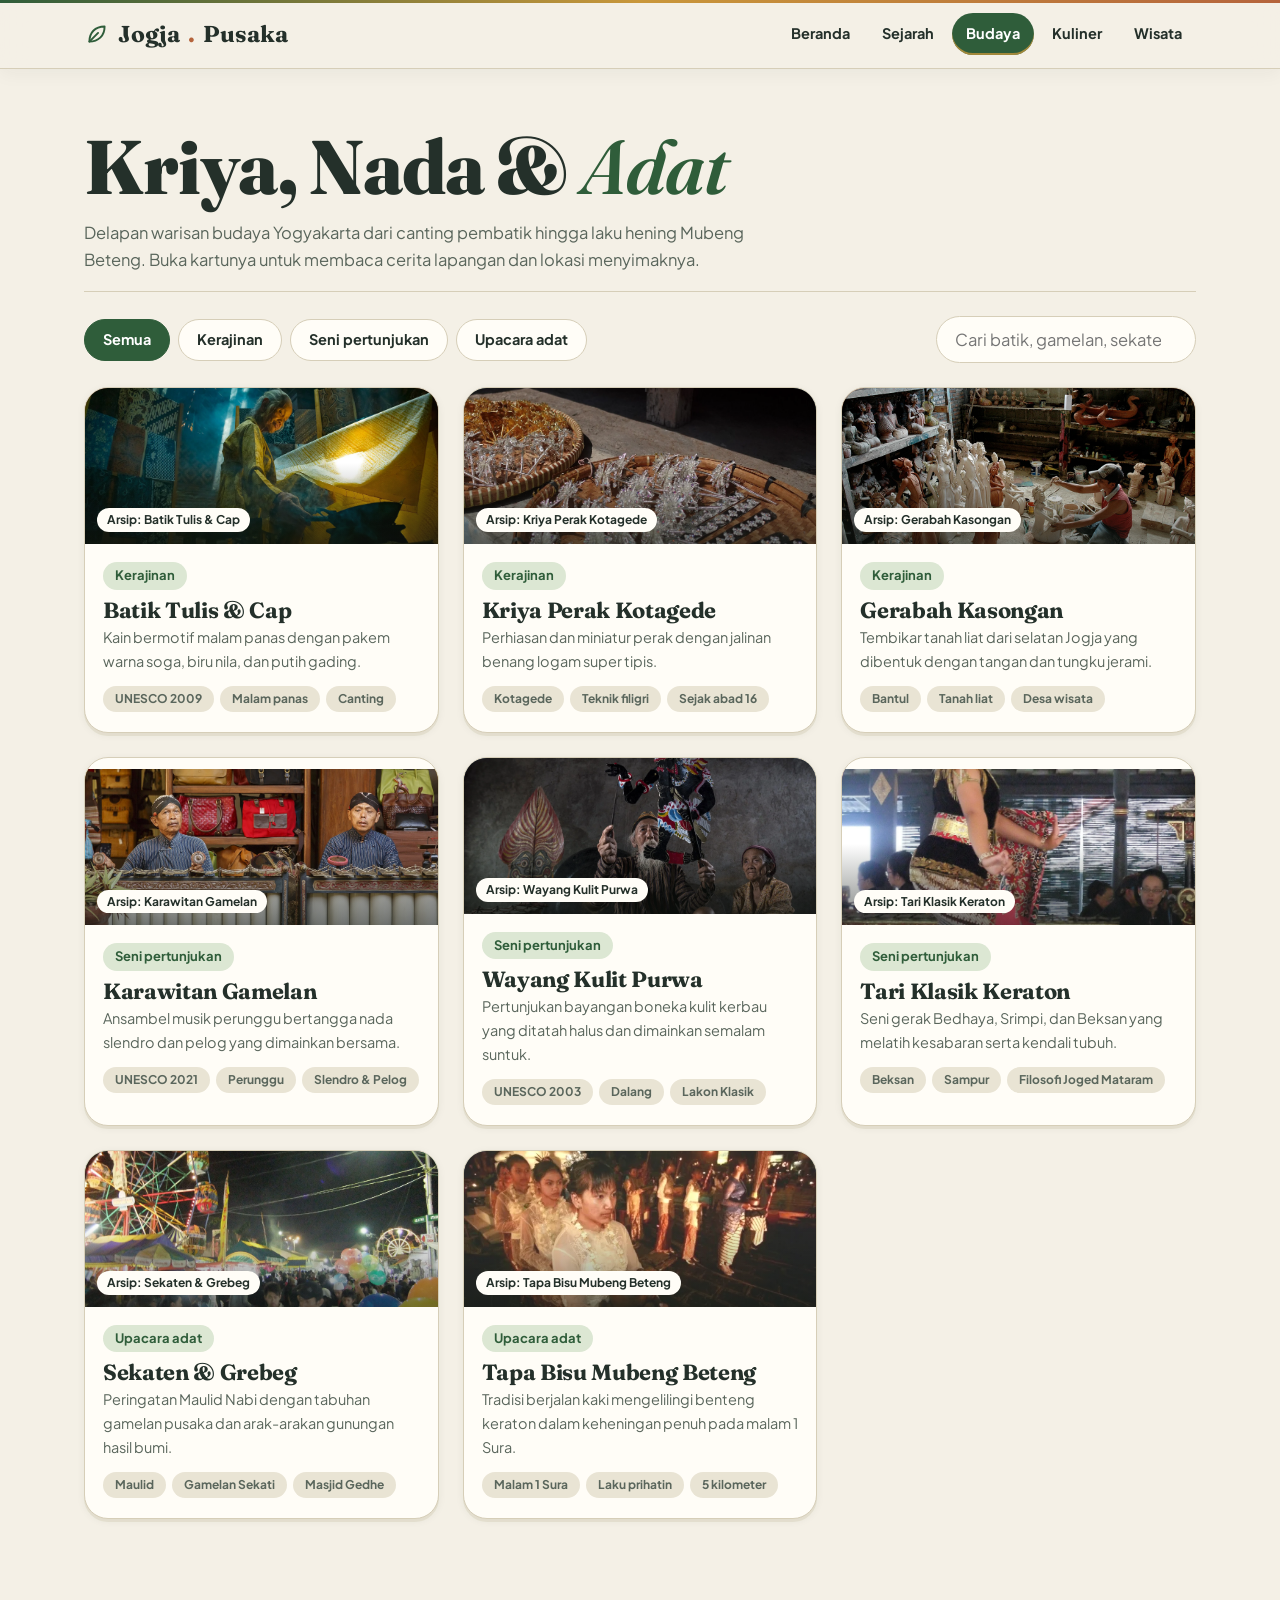
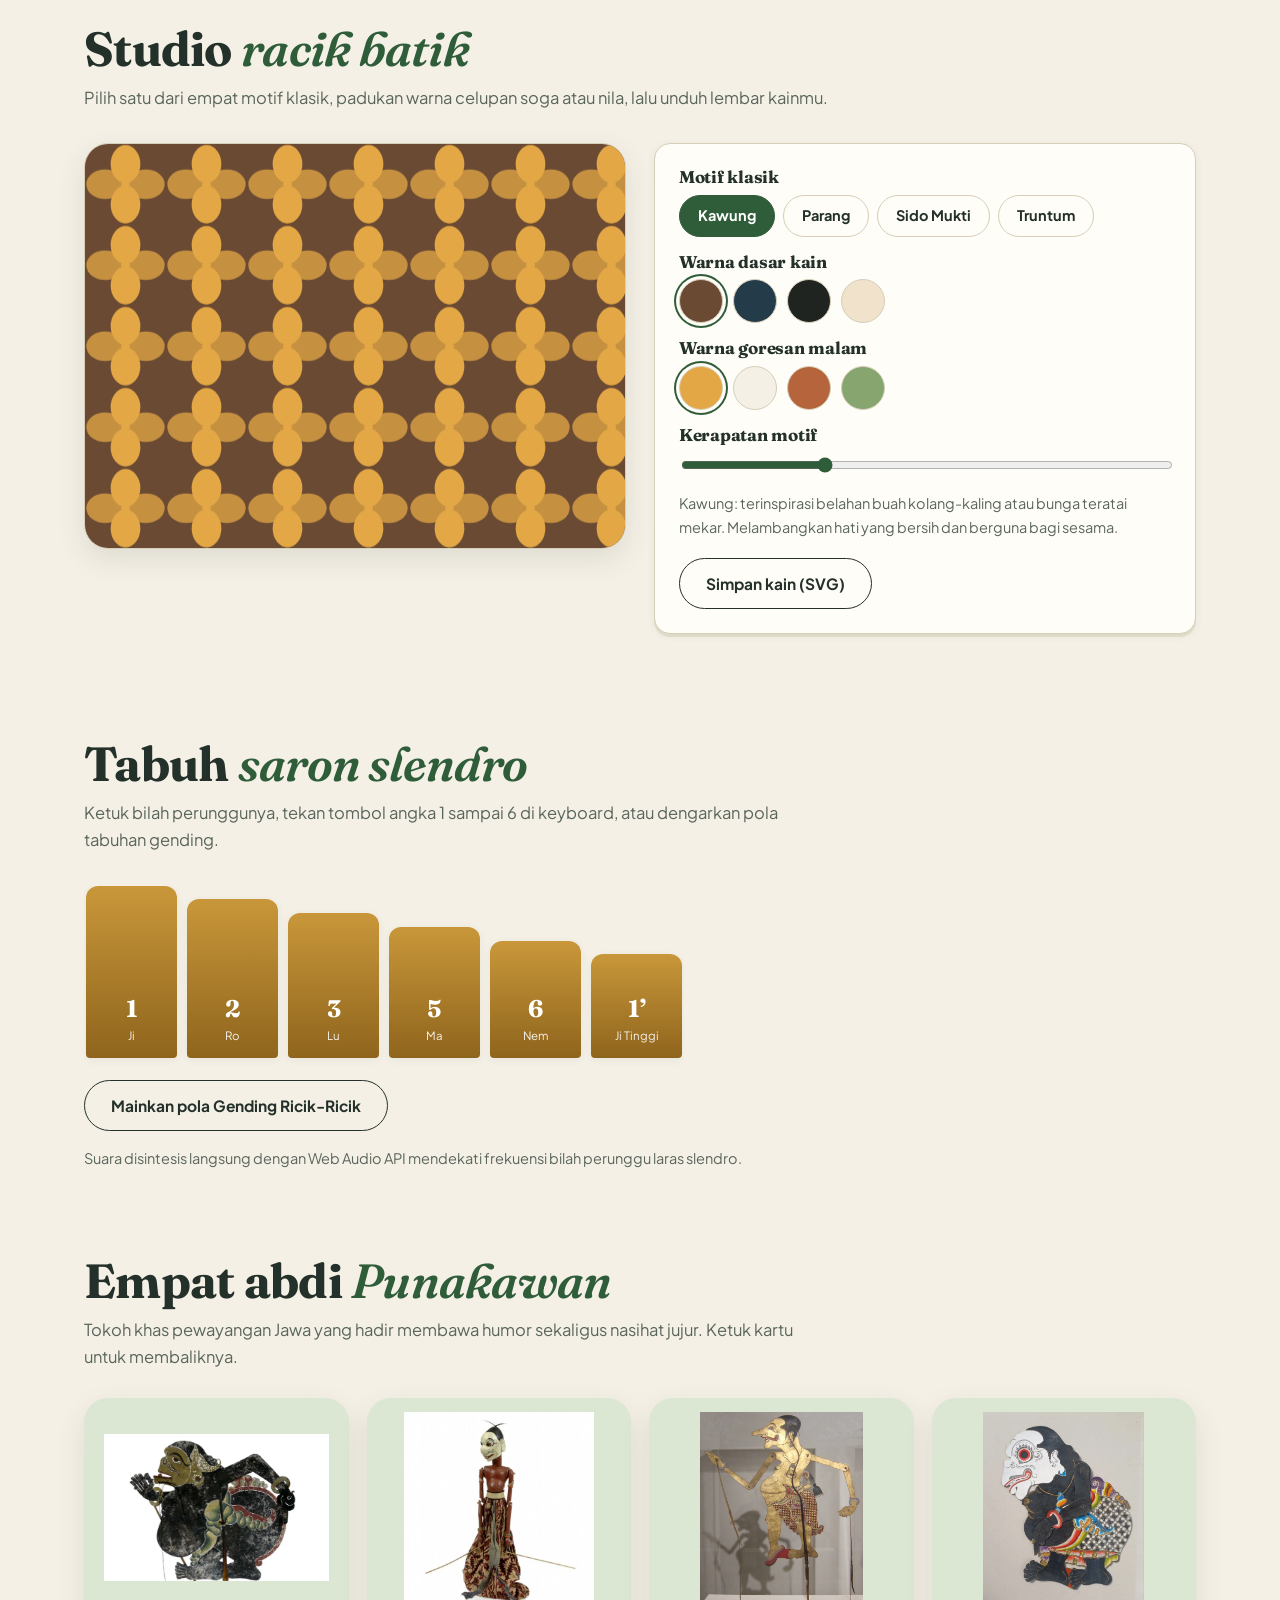
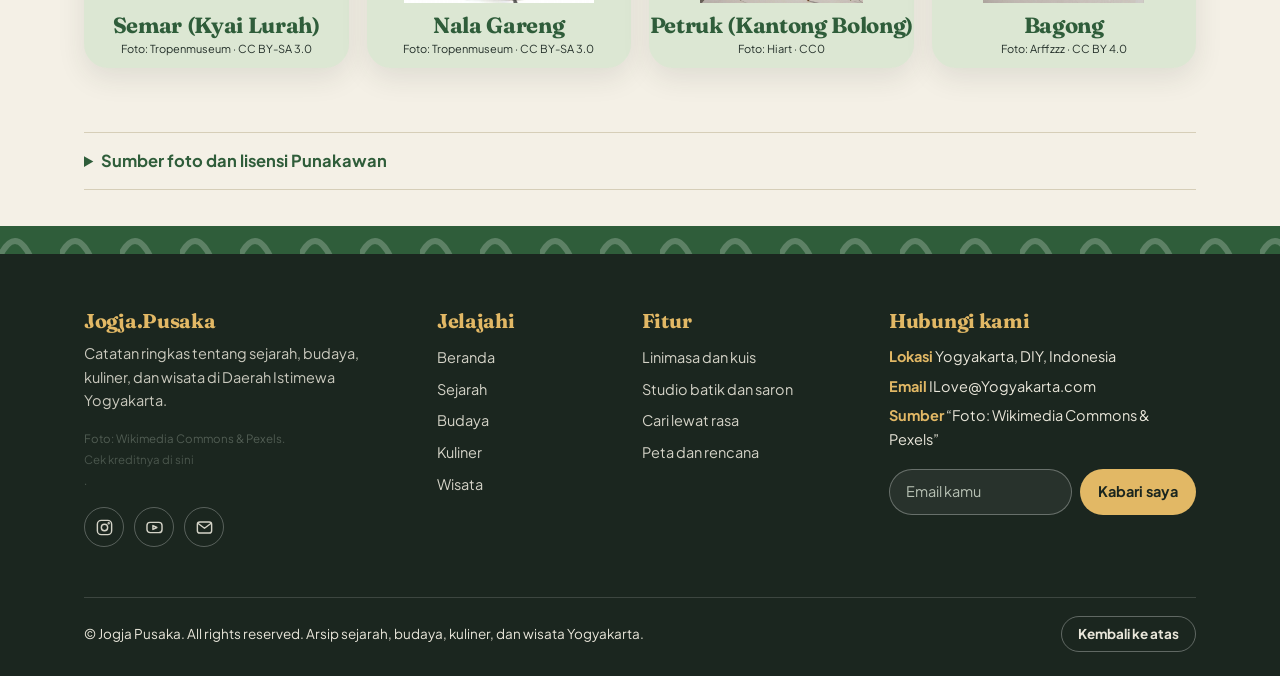
==== commit 1332f713: "save all" ====
--- a/budaya.html
+++ b/budaya.html
@@ -16,16 +16,6 @@
     />
     <link rel="stylesheet" href="css/style.css" />
 
-    <!-- Pasang tema sebelum halaman tampil supaya warnanya tidak berkedip -->
-    <script>
-      (function () {
-        var theme = window.matchMedia("(prefers-color-scheme: dark)").matches ? "dark" : "light";
-        try {
-          theme = JSON.parse(localStorage.getItem("jp_theme")) || theme;
-        } catch (error) {}
-        document.documentElement.dataset.theme = theme;
-      })();
-    </script>
   </head>
   <body>
     <a class="lompat-ke-isi" href="#main">Langsung ke konten</a>
@@ -51,8 +41,6 @@
         </nav>
 
         <div class="kendali-kepala">
-          <button class="tombol-tema" id="theme-toggle" type="button"
-            aria-label="Ganti tema siang atau malam">Malam</button>
           <button class="tombol-menu" id="menu-toggle" type="button"
             aria-expanded="false" aria-controls="site-nav">Menu</button>
         </div>
@@ -226,7 +214,7 @@
         </div>
 
         <div class="catatan-paling-bawah">
-          <span>© 2026BismillahJuaraTeam. Arsip sejarah, budaya, kuliner, dan wisata Yogyakarta.</span>
+          <span>© Jogja Pusaka. All rights reserved. Arsip sejarah, budaya, kuliner, dan wisata Yogyakarta.</span>
           <button type="button" id="back-to-top">Kembali ke atas</button>
         </div>
       </div>
--- a/css/style.css
+++ b/css/style.css
@@ -42,35 +42,6 @@
   --pattern-parang: url("data:image/svg+xml,%3Csvg xmlns='http://www.w3.org/2000/svg' width='60' height='60'%3E%3Cpath d='M0 30Q15 0 30 30T60 30' stroke='%23fff' stroke-opacity='.22' stroke-width='6' fill='none'/%3E%3C/svg%3E");
   --pattern-ceplok: url("data:image/svg+xml,%3Csvg xmlns='http://www.w3.org/2000/svg' width='60' height='60'%3E%3Cpath d='M30 6L54 30L30 54L6 30Z' fill='none' stroke='%23fff' stroke-opacity='.24' stroke-width='3'/%3E%3Ccircle cx='30' cy='30' r='5' fill='%23fff' fill-opacity='.24'/%3E%3C/svg%3E");
   --pattern-daun: url("data:image/svg+xml,%3Csvg xmlns='http://www.w3.org/2000/svg' width='60' height='60'%3E%3Cg fill='none' stroke='%23fff' stroke-opacity='.24' stroke-width='2'%3E%3Cpath d='M30 8C42 18 42 38 30 52C18 38 18 18 30 8Z'/%3E%3Cpath d='M30 14V48'/%3E%3C/g%3E%3C/svg%3E");
-}
-
-:root[data-theme="dark"] {
-  --color-bg: #111813;
-  --color-surface: #1a231d;
-  --color-surface-alt: #233026;
-  --color-text: #e9e6da;
-  --color-muted: #a8b3a6;
-  --color-line: #2f3d33;
-  --color-primary: #8dbb86;
-  --color-primary-soft: #26382a;
-  --color-on-primary: #10180f;
-  --color-accent: #d98a5f;
-  --color-gold: #e2b865;
-  --color-wood: #c9a27e;
-
-  --scene-sky: #18233a;
-  --scene-sun: #eee6cc;
-  --scene-mountain: #23392e;
-  --scene-hill: #2c4a38;
-  --scene-ground: #2e2218;
-  --scene-tree: #1d3327;
-  --scene-stars: 1;
-  --scene-clouds: 0.15;
-  --scene-wayang: 1;
-
-  --shadow-sm: 0 2px 8px rgba(0, 0, 0, 0.25);
-  --shadow-md: 0 10px 28px rgba(0, 0, 0, 0.35);
-  --shadow-lg: 0 18px 40px rgba(0, 0, 0, 0.45);
 }
 
 /* Aturan dasar & tipografi */
@@ -355,18 +326,30 @@
   position: sticky;
   top: 0;
   z-index: 50;
+  isolation: isolate;
   border-bottom: 1px solid var(--color-line);
   background: color-mix(in srgb, var(--color-bg) 94%, transparent);
   backdrop-filter: blur(14px);
   box-shadow: 0 4px 18px color-mix(in srgb, var(--color-text) 5%, transparent);
 }
 
+.kepala-situs::before {
+  position: absolute;
+  z-index: -1;
+  top: 0;
+  right: 0;
+  left: 0;
+  height: 3px;
+  background: linear-gradient(90deg, var(--color-primary), var(--color-gold), var(--color-accent));
+  content: "";
+}
+
 .kepala-situs .pembungkus-isi {
   display: flex;
   align-items: center;
-  justify-content: space-between;
+  justify-content: flex-start;
   gap: 12px;
-  height: var(--header-height);
+  min-height: var(--header-height);
 }
 
 .nama-situs {
@@ -391,11 +374,12 @@
 .menu-situs {
   display: flex;
   gap: 4px;
+  margin-left: auto;
 }
 
 .menu-situs a {
   position: relative;
-  padding: 8px 14px;
+  padding: 9px 14px;
   border-radius: var(--radius-pill);
   font-size: 14.5px;
   font-weight: 700;
@@ -432,15 +416,18 @@
 }
 
 .kendali-kepala {
-  display: flex;
+  display: none;
   align-items: center;
   gap: 8px;
 }
 
-.tombol-tema,
 .tombol-menu {
-  min-height: 40px;
-  padding: 7px 14px;
+  display: none;
+  align-items: center;
+  justify-content: center;
+  gap: 9px;
+  min-height: 44px;
+  padding: 8px 15px;
   border: 1px solid var(--color-line);
   border-radius: var(--radius-pill);
   background: var(--color-surface);
@@ -450,13 +437,38 @@
   transition: background-color 0.2s;
 }
 
-.tombol-tema:hover,
+.tombol-menu::before {
+  width: 15px;
+  height: 12px;
+  background: linear-gradient(
+    to bottom,
+    currentColor 0 2px,
+    transparent 2px 5px,
+    currentColor 5px 7px,
+    transparent 7px 10px,
+    currentColor 10px 12px
+  );
+  content: "";
+}
+
+.tombol-menu[aria-expanded="true"]::before {
+  height: 14px;
+  background: linear-gradient(
+      45deg,
+      transparent 46%,
+      currentColor 47% 54%,
+      transparent 55%
+    ),
+    linear-gradient(
+      -45deg,
+      transparent 46%,
+      currentColor 47% 54%,
+      transparent 55%
+    );
+}
+
 .tombol-menu:hover {
   background: var(--color-primary-soft);
-}
-
-.tombol-menu {
-  display: none;
 }
 
 /* Halaman Beranda & Hero Interaktif */
@@ -2247,8 +2259,46 @@
 /* Tampilan Responsif */
 
 @media (max-width: 900px) {
+  .kepala-situs::before {
+    display: none;
+  }
+
+  .kepala-situs .pembungkus-isi {
+    justify-content: space-between;
+    min-height: var(--header-height);
+  }
+
+  .nama-situs {
+    gap: 8px;
+    font-size: 23px;
+    letter-spacing: normal;
+  }
+
+  .nama-situs svg {
+    width: 26px;
+    height: 26px;
+    padding: 0;
+    border: 0;
+    border-radius: 0;
+    background: none;
+  }
+
+  .menu-situs {
+    margin-left: 0;
+  }
+
+  .kendali-kepala {
+    display: flex;
+  }
+
   .tombol-menu {
     display: inline-block;
+    min-height: 40px;
+    padding: 7px 14px;
+  }
+
+  .tombol-menu::before {
+    display: none;
   }
 
   .menu-situs {
@@ -2258,8 +2308,11 @@
     right: 0;
     display: none;
     flex-direction: column;
+    gap: 4px;
     padding: 12px 24px 20px;
+    border: 0;
     border-bottom: 1px solid var(--color-line);
+    border-radius: 0;
     background: var(--color-bg);
     box-shadow: var(--shadow-md);
   }
@@ -2271,6 +2324,16 @@
   .menu-situs a {
     min-height: 44px;
     padding: 12px 16px;
+    border: 1px solid transparent;
+  }
+
+  .menu-situs a[aria-current="page"] {
+    border-color: transparent;
+  }
+
+  .menu-situs a:hover {
+    border-color: var(--color-line);
+    background: var(--color-surface);
   }
 
   .susunan-pembuka,
@@ -2420,14 +2483,13 @@
   }
 
   .kepala-situs .pembungkus-isi {
-    gap: 6px;
+    gap: 8px;
   }
 
   .kendali-kepala {
     gap: 6px;
   }
 
-  .tombol-tema,
   .tombol-menu {
     padding: 7px 10px;
     font-size: 12px;
@@ -2661,13 +2723,21 @@
   }
 
   .susunan-bawah {
-    grid-template-columns: 1fr;
-    gap: 24px;
+    grid-template-columns: repeat(2, minmax(0, 1fr));
+    gap: 24px 18px;
   }
 
   .tentang-situs,
   .kontak-situs {
-    grid-column: auto;
+    grid-column: 1 / -1;
+  }
+
+  .susunan-bawah > div:nth-child(2) > a,
+  .susunan-bawah > div:nth-child(3) > a {
+    display: flex;
+    align-items: center;
+    min-height: 44px;
+    overflow-wrap: anywhere;
   }
 
   .kaki-situs {
@@ -2779,7 +2849,6 @@
     gap: 4px;
   }
 
-  .tombol-tema,
   .tombol-menu {
     padding-inline: 8px;
     font-size: 11px;
